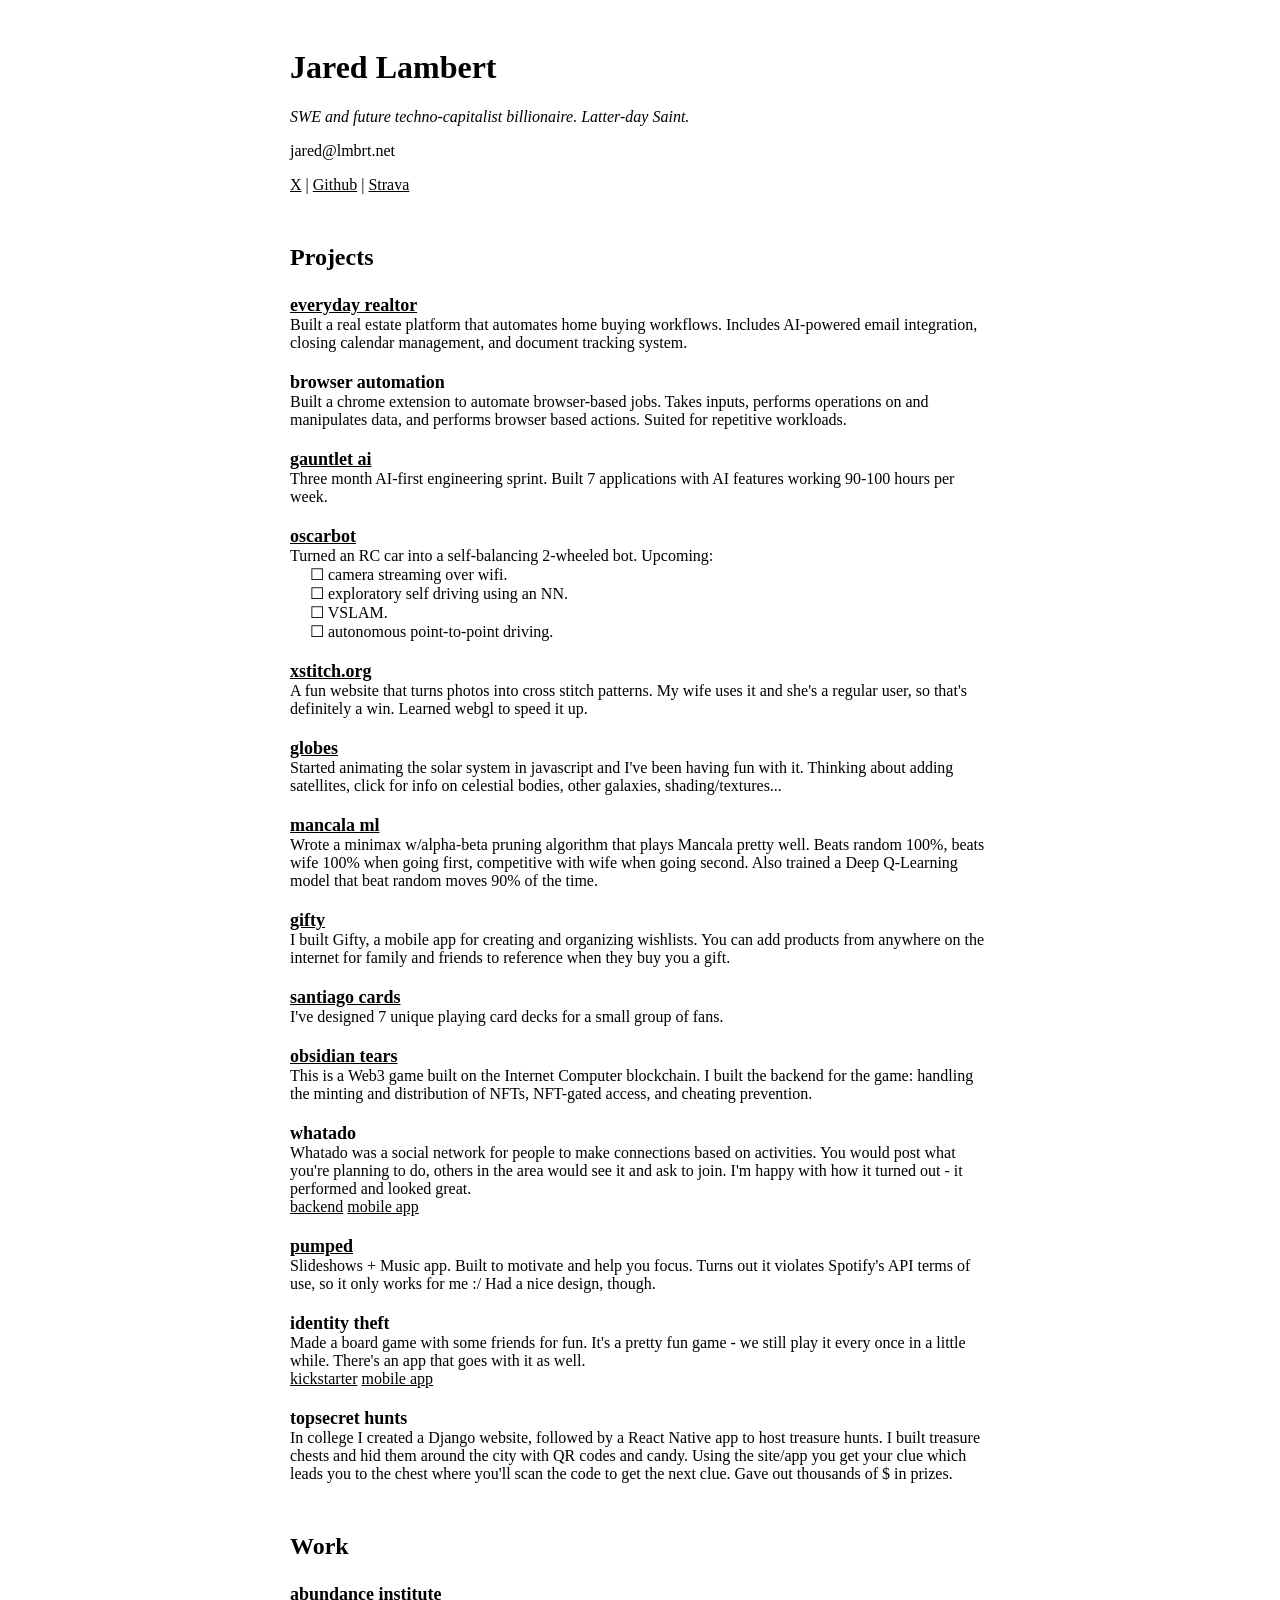
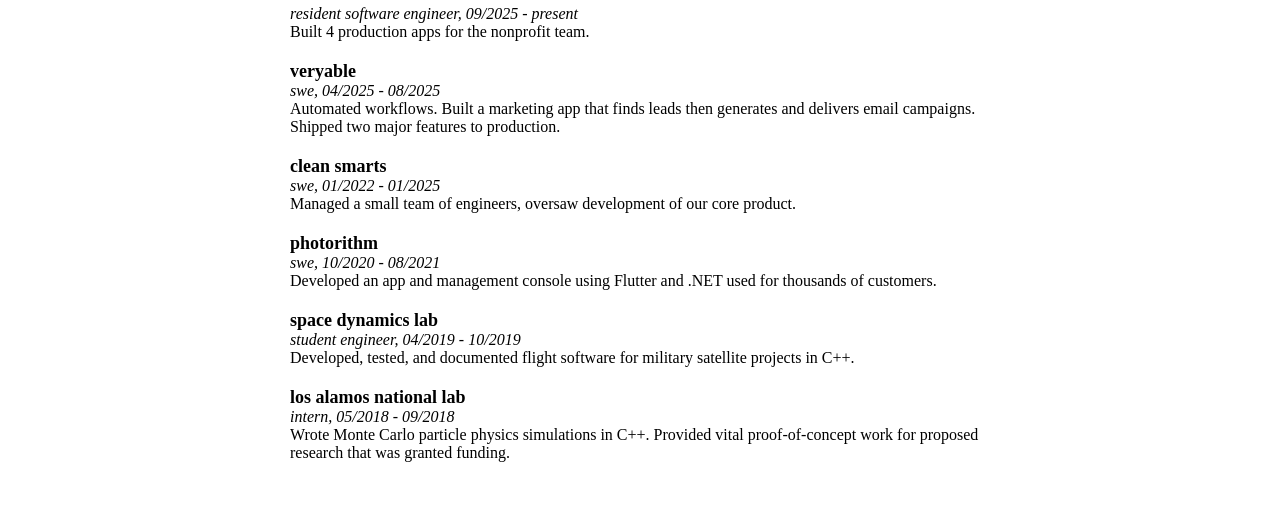
==== index.html @ 710abfbe "update" ====
<!DOCTYPE html>
<html>
    <head>
        <meta name="format-detection" content="telephone=no"/>
        <title>Jared Lambert</title>
        <link rel="stylesheet" href="style.css">
    </head>
    <body>
        <canvas id="comets"></canvas>
        <script src="comets.js"></script>

        <div class="container">
            <h1>Jared Lambert</h1>
            <i>
                <p>SWE and future techno-capitalist billionaire. Latter-day Saint.</p>
            </i>

            <p>jared@lmbrt.net</p>
            <p>
                <a href="https://x.com/jared__lambert">X</a> | <a href="https://github.com/i-jared">Github</a> | <a href="https://www.strava.com/athletes/31939039">Strava</a>
            </p>

            <!-- PROJECTS -->
            <!-- PROJECTS -->
            <!-- PROJECTS -->
            <!-- PROJECTS -->
            <div class="section">
                <h3>Projects</h3>
                <div class="project">
                    <div class="project-title">
                        <a href="https://everydayrealtor.com">everyday realtor</a>
                    </div>
                    <div class="project-description">
                    Built a real estate platform that automates home buying workflows. Includes AI-powered email integration, closing calendar management, and document tracking system.
                    </div>
                </div>
                <div class="project">
                    <div class="project-title">
                        browser automation
                    </div>
                    <div class="project-description">
                    Built a chrome extension to automate browser-based jobs. Takes inputs, performs operations on and manipulates data, and performs browser based actions. Suited for repetitive workloads.
                    </div>
                </div>
                <div class="project">
                    <div class="project-title">
                        <a href="https://gauntletai.com">gauntlet ai</a>
                    </div>
                    <div class="project-description">
                    Three month AI-first engineering sprint. Built 7 applications with AI features working 90-100 hours per week.
                    </div>
                </div>
                <div class="project">
                    <div class="project-title">
                        <a href="https://x.com/jared__lambert/status/1800401141710336282">oscarbot</a>
                    </div>
                    <div class="project-description">
                    Turned an RC car into a self-balancing 2-wheeled bot. Upcoming:
                    <div class="indent">
                    &#9744; camera streaming over wifi.<br>
                    &#9744; exploratory self driving using an NN.<br>
                    &#9744; VSLAM.<br>
                    &#9744; autonomous point-to-point driving.
                    </div>
                    </div>
                </div>
                <div class="project">
                    <div class="project-title">
                        <a href="https://xstitch.org">xstitch.org</a>
                    </div>
                    <div class="project-description">
                   A fun website that turns photos into cross stitch patterns. My wife uses it and she's a regular user, so that's definitely a win. Learned webgl to speed it up.
                </div>
                </div>
                <div class="project">
                    <div class="project-title">
                        <a href="https://lmbrt.net">globes</a>
                    </div>
                    <div class="project-description">
                    Started animating the solar system in javascript and I've been having fun with it.
                    Thinking about adding satellites, click for info on celestial bodies, other galaxies, shading/textures...
                </div>
                </div>
                <div class="project">
                    <div class="project-title">
                        <a href="https://github.com/i-jared/mancala-ml">mancala ml</a>
                    </div>
                    <div class="project-description">
                    Wrote a minimax w/alpha-beta pruning algorithm that plays Mancala pretty well. Beats random 100%, beats wife 100% when going first, competitive with wife when going second. Also trained a Deep Q-Learning model that beat random moves 90% of the time.
                </div>
                </div>
                <div class="project">
                    <div class="project-title">
                        <a href="https://giftytheapp.com/">gifty</a>
                    </div>
                    <div class="project-description">
                    I built Gifty, a mobile app for creating and organizing wishlists. You can add products from anywhere on the internet for family and friends to reference when they buy you a gift.
                </div>
                </div>
                <div class="project">
                    <div class="project-title">
                        <a href="https://santiagocards.com">santiago cards</a>
                    </div>
                    <div class="project-description">
                    I've designed 7 unique playing card decks for a small group of fans.
                </div>
                </div>
                <div class="project">
                    <div class="project-title">
                        <a href="https://obsidiantears.xyz/">obsidian tears</a>
                    </div>
                    <div class="project-description">
                    This is a Web3 game built on the Internet Computer blockchain. I built the backend for the game: handling the minting and distribution of NFTs, NFT-gated access, and cheating prevention.
                </div>
                </div>
                <div class="project">
                    <div class="project-title">
                whatado
            </div>
                    <div class="project-description">
                    Whatado was a social network for people to make connections based on activities. You would post what you're planning to do, others in the area would see it and ask to join. I'm happy with how it turned out - it performed and looked great.<br>
                        <a href="https://github.com/i-jared/whatado-server">backend</a>
                        <a href="https://github.com/i-jared/whatado-flutter">mobile app</a>

                    </div>
                </div>
                <div class="project">
                    <div class="project-title">
                        <a href="https://pumped-motivation.web.app/">pumped</a>
                    </div>
                    <div class="project-description">
                    Slideshows + Music app. Built to motivate and help you focus. Turns out it violates Spotify's API terms of use, so it only works for me :/  Had a nice design, though.
                </div>
                </div>
                <div class="project">
                    <div class="project-title">
                    identity theft
                </div>
                    <div class="project-description">
                    Made a board game with some friends for fun. It's a pretty fun game - we still play it every once in a little while. There's an app that goes with it as well. <br>
                        <a href="https://www.kickstarter.com/projects/identity-theft/identity-theft?ref=discovery?ref=discovery">kickstarter</a>
                        <a href="https://github.com/i-jared/identity-theft-flutter">mobile app</a>
                    </div>
                </div>
                <div class="project">
                    <div class="project-title">
                    topsecret hunts
                </div>
                    <div class="project-description">
                    In college I created a Django website, followed by a React Native app to host treasure hunts. I built treasure chests and hid them around the city with QR codes and candy. Using the site/app you get your clue which leads you to the chest where you'll scan the code to get the next clue. Gave out thousands of $ in prizes.
                </div>
                </div>
                <!--
            <div class="project">
                <div class="project-title">
                    <a href="https://github.com/i-jared/jareds_budget">jared's budget</a>
                </div>
                <div class="project-description">
                    I wanted a budgeting tool with a few specific features:
                    <div class="indent">
                        1. ability to own my own data in a standard format<br>
                        2. customizable spending analytics<br>
                        3. with a mobile app
                    </div>
                    I ended up creating my own app that saved csv files of spending data into iCloud. I wrote a few custom python scripts to analyze and visualize the data from my laptop.
                </div>
            </div>
            -->
            </div>

            <!-- WORK -->
            <!-- WORK -->
            <!-- WORK -->
            <!-- WORK -->
            <!-- WORK -->
            <div class="section">
                <h3>Work</h3>
                <div class="work">
                    <div class="work-title">
                    abundance institute
                </div>
                    <i>resident software engineer, 09/2025 - present</i>
                    <div class="work-description">
                    Built 4 production apps for the nonprofit team.
                </div>
                </div>
                <div class="work">
                    <div class="work-title">
                    veryable
                </div>
                    <i>swe, 04/2025 - 08/2025</i>
                    <div class="work-description">
		     Automated workflows. Built a marketing app that finds leads then generates and delivers email campaigns. Shipped two major features to production.
                </div>
                </div>
                <div class="work">
                    <div class="work-title">
                    clean smarts
                </div>
                    <i>swe, 01/2022 - 01/2025</i>
                    <div class="work-description">
                    Managed a small team of engineers, oversaw development of our core product.
                </div>
                </div>
                <div class="work">
                    <div class="work-title">
                    photorithm
                </div>
                    <i>swe, 10/2020 - 08/2021</i>
                    <div class="work-description">
                    Developed an app and management console using Flutter and .NET used for thousands of customers.
                </div>
                </div>
                <div class="work">
                    <div class="work-title">
                space dynamics lab
            </div>
                    <i>student engineer, 04/2019 - 10/2019</i>
                    <div class="work-description">
                    Developed, tested, and documented flight software for military satellite projects in C++.
                </div>
                </div>
                <div class="work">
                    <div class="work-title">
                los alamos national lab
            </div>
                    <i>intern, 05/2018 - 09/2018</i>
                    <div class="work-description">
                    Wrote Monte Carlo particle physics simulations in C++. Provided vital proof-of-concept work for proposed research that was granted funding.
                </div>
                </div>

            </div>
        </div>
    </body>
</html>
---- style.css ----
.container {
    padding: 1.25rem;
    max-width: 43.75rem;
    width: 100%;
    margin: 0 auto;
}

a {
    color: #000;
    z-index: 2;
    position: relative;
}
.container {
    font-size: 1rem; /* Base font size */
}

h1 {
    font-size: 2rem; /* 32px at base font size */
}

h3 {
    font-size: 1.5rem; /* 24px at base font size */
}

.section {
    margin-top: 3.125rem; /* 50px / 16px */
}

.project, .work {
    margin-top: 1.25rem; /* 20px / 16px */
    margin-bottom: 1.25rem; /* 20px / 16px */
}

.project-title, .work-title {
    font-size: 1.125rem; /* 18px at base font size */
    font-weight: 600;
}

.indent {
    margin-left: 1.25rem; /* 20px / 16px */
}

@media screen and (max-width: 75rem) { /* 1200px / 16px */
    .container {
        max-width: 100%;
        font-size: 3.125rem; /* 18px / 16px */
    }
    h1 {
        font-size: 3.75rem; /* 28px / 16px */
    }
    h3 {
        font-size: 3.375rem; /* 22px / 16px */
    }
    .project-title, .work-title {
        font-size: 3.25rem; /* 20px / 16px */
    }
    .project, .work {
        margin-top: 3.25rem; /* 20px / 16px */
        margin-bottom: 3.25rem; /* 20px / 16px */
    }
    .section {
        margin-top: 7.5rem; /* 50px / 16px */
    }
}

#comets {
    /* width: 600px; */
    /* height: 600px; */
    position: absolute;
    top: 0;
    left: 0;
    z-index: 1;
    pointer-events: auto;
}
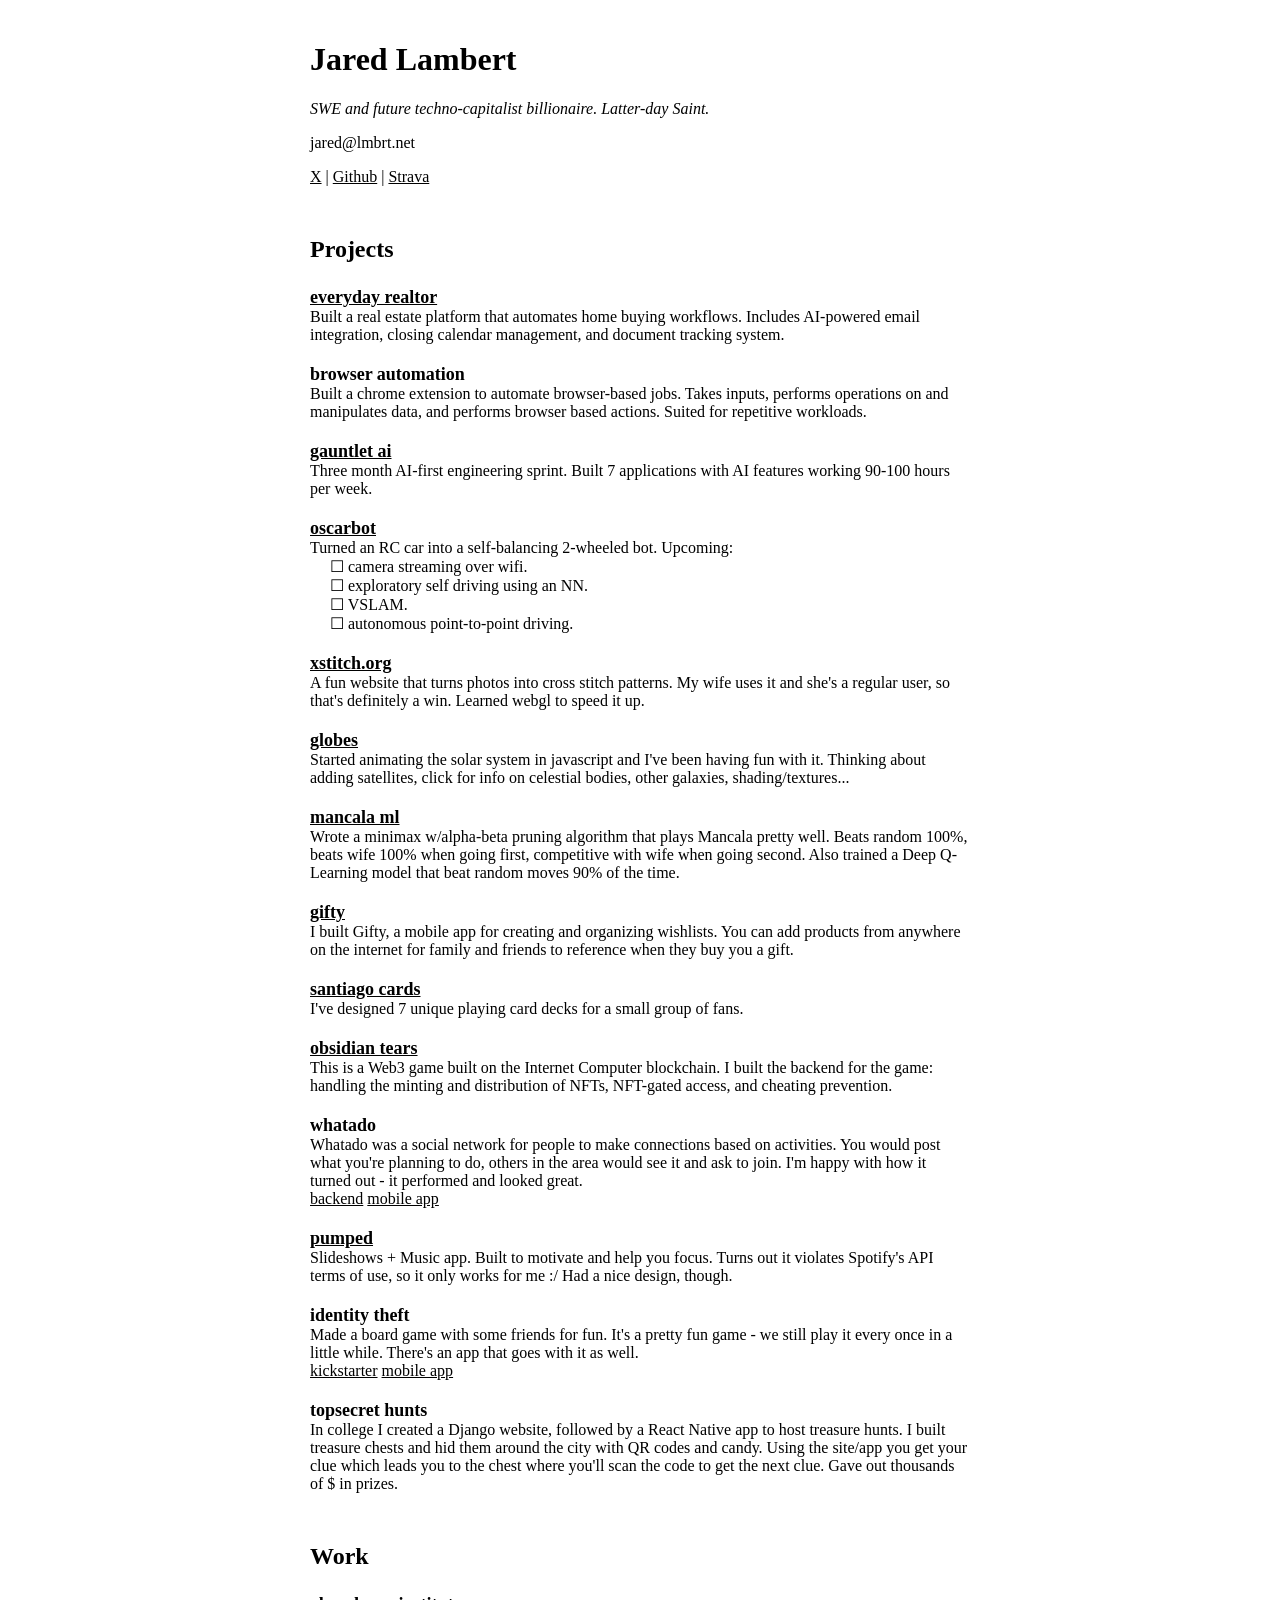
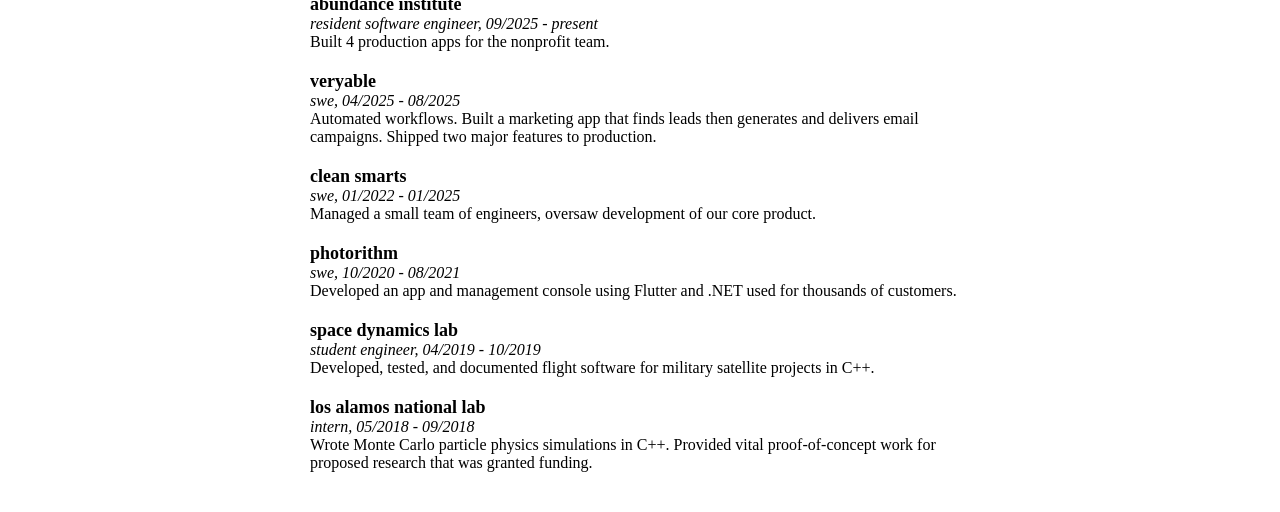
==== commit 88f81f54: "add globes" ====
--- a/index.html
+++ b/index.html
@@ -1,6 +1,8 @@
 <!DOCTYPE html>
 <html>
     <head>
+        <meta charset="UTF-8">
+        <meta name="viewport" content="width=device-width, initial-scale=1.0">
         <meta name="format-detection" content="telephone=no"/>
         <title>Jared Lambert</title>
         <link rel="stylesheet" href="style.css">
@@ -8,6 +10,12 @@
     <body>
         <canvas id="comets"></canvas>
         <script src="comets.js"></script>
+        
+        <div id="globes-container"></div>
+        <script type="module">
+            import globes from 'https://i-jared.github.io/globes-golf/globes.js';
+            globes(document.getElementById('globes-container'));
+        </script>
 
         <div class="container">
             <h1>Jared Lambert</h1>
--- a/style.css
+++ b/style.css
@@ -1,8 +1,29 @@
+/* CSS Reset */
+*, *::before, *::after {
+    box-sizing: border-box;
+}
+
+html {
+    overflow-x: hidden;
+}
+
+body {
+    margin: 0;
+    padding: 0;
+    overflow-x: hidden;
+    width: 100%;
+    min-height: 100vh;
+    word-wrap: break-word;
+    overflow-wrap: break-word;
+}
+
+/* Main container */
 .container {
     padding: 1.25rem;
     max-width: 43.75rem;
     width: 100%;
     margin: 0 auto;
+    font-size: 1rem;
 }
 
 a {
@@ -10,65 +31,92 @@
     z-index: 2;
     position: relative;
 }
-.container {
-    font-size: 1rem; /* Base font size */
-}
 
 h1 {
-    font-size: 2rem; /* 32px at base font size */
+    font-size: 2rem;
 }
 
 h3 {
-    font-size: 1.5rem; /* 24px at base font size */
+    font-size: 1.5rem;
 }
 
 .section {
-    margin-top: 3.125rem; /* 50px / 16px */
+    margin-top: 3.125rem;
 }
 
 .project, .work {
-    margin-top: 1.25rem; /* 20px / 16px */
-    margin-bottom: 1.25rem; /* 20px / 16px */
+    margin-top: 1.25rem;
+    margin-bottom: 1.25rem;
 }
 
 .project-title, .work-title {
-    font-size: 1.125rem; /* 18px at base font size */
+    font-size: 1.125rem;
     font-weight: 600;
 }
 
 .indent {
-    margin-left: 1.25rem; /* 20px / 16px */
+    margin-left: 1.25rem;
 }
 
-@media screen and (max-width: 75rem) { /* 1200px / 16px */
+/* Tablet styles */
+@media screen and (max-width: 48rem) { /* 768px */
     .container {
-        max-width: 100%;
-        font-size: 3.125rem; /* 18px / 16px */
+        padding: 1rem;
+        font-size: 0.9375rem; /* 15px */
     }
     h1 {
-        font-size: 3.75rem; /* 28px / 16px */
+        font-size: 1.75rem;
     }
     h3 {
-        font-size: 3.375rem; /* 22px / 16px */
+        font-size: 1.25rem;
     }
     .project-title, .work-title {
-        font-size: 3.25rem; /* 20px / 16px */
+        font-size: 1rem;
+    }
+}
+
+/* Mobile styles */
+@media screen and (max-width: 30rem) { /* 480px */
+    .container {
+        padding: 0.75rem;
+        font-size: 0.875rem; /* 14px */
+    }
+    h1 {
+        font-size: 1.5rem;
+    }
+    h3 {
+        font-size: 1.125rem;
+    }
+    .project-title, .work-title {
+        font-size: 0.9375rem;
+    }
+    .section {
+        margin-top: 2rem;
     }
     .project, .work {
-        margin-top: 3.25rem; /* 20px / 16px */
-        margin-bottom: 3.25rem; /* 20px / 16px */
+        margin-top: 1rem;
+        margin-bottom: 1rem;
     }
-    .section {
-        margin-top: 7.5rem; /* 50px / 16px */
+    .indent {
+        margin-left: 0.75rem;
     }
 }
 
 #comets {
-    /* width: 600px; */
-    /* height: 600px; */
     position: absolute;
     top: 0;
     left: 0;
     z-index: 1;
     pointer-events: auto;
+    max-width: 100vw;
+}
+
+#globes-container {
+    position: fixed;
+    top: 0.5rem;
+    right: 0.5rem;
+    width: 100px;
+    height: 100px;
+    z-index: 2;
+    pointer-events: none;
 }
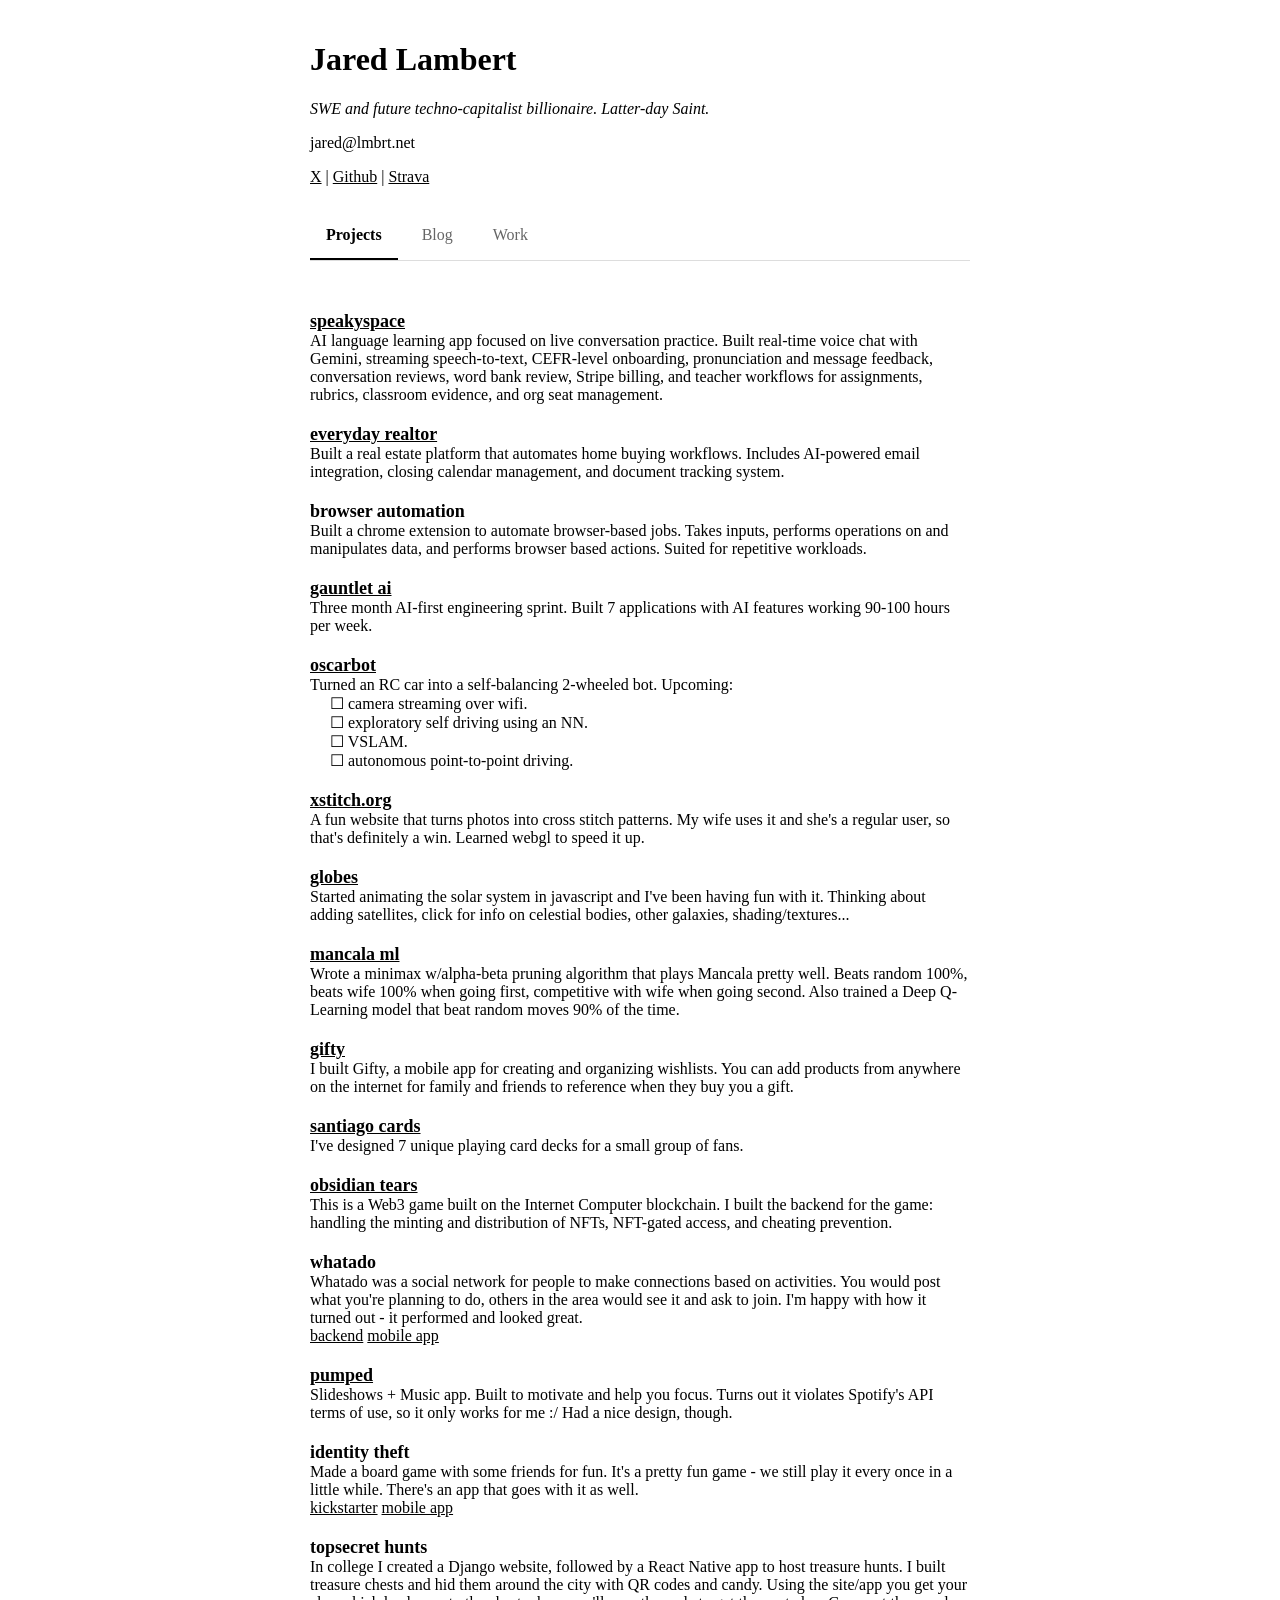
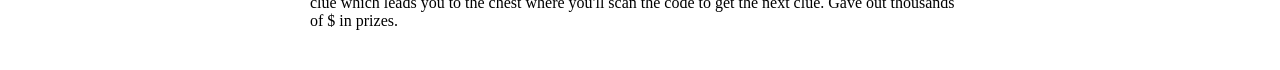
==== commit 2a17fd31: "speaky" ====
--- a/index.html
+++ b/index.html
@@ -28,217 +28,287 @@
                 <a href="https://x.com/jared__lambert">X</a> | <a href="https://github.com/i-jared">Github</a> | <a href="https://www.strava.com/athletes/31939039">Strava</a>
             </p>
 
-            <!-- PROJECTS -->
-            <!-- PROJECTS -->
-            <!-- PROJECTS -->
-            <!-- PROJECTS -->
-            <div class="section">
-                <h3>Projects</h3>
-                <div class="project">
-                    <div class="project-title">
-                        <a href="https://everydayrealtor.com">everyday realtor</a>
-                    </div>
-                    <div class="project-description">
-                    Built a real estate platform that automates home buying workflows. Includes AI-powered email integration, closing calendar management, and document tracking system.
-                    </div>
-                </div>
-                <div class="project">
-                    <div class="project-title">
-                        browser automation
-                    </div>
-                    <div class="project-description">
-                    Built a chrome extension to automate browser-based jobs. Takes inputs, performs operations on and manipulates data, and performs browser based actions. Suited for repetitive workloads.
-                    </div>
-                </div>
-                <div class="project">
-                    <div class="project-title">
-                        <a href="https://gauntletai.com">gauntlet ai</a>
-                    </div>
-                    <div class="project-description">
-                    Three month AI-first engineering sprint. Built 7 applications with AI features working 90-100 hours per week.
-                    </div>
-                </div>
-                <div class="project">
-                    <div class="project-title">
-                        <a href="https://x.com/jared__lambert/status/1800401141710336282">oscarbot</a>
-                    </div>
-                    <div class="project-description">
-                    Turned an RC car into a self-balancing 2-wheeled bot. Upcoming:
-                    <div class="indent">
-                    &#9744; camera streaming over wifi.<br>
-                    &#9744; exploratory self driving using an NN.<br>
-                    &#9744; VSLAM.<br>
-                    &#9744; autonomous point-to-point driving.
-                    </div>
-                    </div>
-                </div>
-                <div class="project">
-                    <div class="project-title">
-                        <a href="https://xstitch.org">xstitch.org</a>
-                    </div>
-                    <div class="project-description">
-                   A fun website that turns photos into cross stitch patterns. My wife uses it and she's a regular user, so that's definitely a win. Learned webgl to speed it up.
-                </div>
-                </div>
-                <div class="project">
-                    <div class="project-title">
-                        <a href="https://lmbrt.net">globes</a>
-                    </div>
-                    <div class="project-description">
-                    Started animating the solar system in javascript and I've been having fun with it.
-                    Thinking about adding satellites, click for info on celestial bodies, other galaxies, shading/textures...
-                </div>
-                </div>
-                <div class="project">
-                    <div class="project-title">
-                        <a href="https://github.com/i-jared/mancala-ml">mancala ml</a>
-                    </div>
-                    <div class="project-description">
-                    Wrote a minimax w/alpha-beta pruning algorithm that plays Mancala pretty well. Beats random 100%, beats wife 100% when going first, competitive with wife when going second. Also trained a Deep Q-Learning model that beat random moves 90% of the time.
-                </div>
-                </div>
-                <div class="project">
-                    <div class="project-title">
-                        <a href="https://giftytheapp.com/">gifty</a>
-                    </div>
-                    <div class="project-description">
-                    I built Gifty, a mobile app for creating and organizing wishlists. You can add products from anywhere on the internet for family and friends to reference when they buy you a gift.
-                </div>
-                </div>
-                <div class="project">
-                    <div class="project-title">
-                        <a href="https://santiagocards.com">santiago cards</a>
-                    </div>
-                    <div class="project-description">
-                    I've designed 7 unique playing card decks for a small group of fans.
-                </div>
-                </div>
-                <div class="project">
-                    <div class="project-title">
-                        <a href="https://obsidiantears.xyz/">obsidian tears</a>
-                    </div>
-                    <div class="project-description">
-                    This is a Web3 game built on the Internet Computer blockchain. I built the backend for the game: handling the minting and distribution of NFTs, NFT-gated access, and cheating prevention.
-                </div>
-                </div>
-                <div class="project">
-                    <div class="project-title">
-                whatado
-            </div>
-                    <div class="project-description">
-                    Whatado was a social network for people to make connections based on activities. You would post what you're planning to do, others in the area would see it and ask to join. I'm happy with how it turned out - it performed and looked great.<br>
-                        <a href="https://github.com/i-jared/whatado-server">backend</a>
-                        <a href="https://github.com/i-jared/whatado-flutter">mobile app</a>
-
-                    </div>
-                </div>
-                <div class="project">
-                    <div class="project-title">
-                        <a href="https://pumped-motivation.web.app/">pumped</a>
-                    </div>
-                    <div class="project-description">
-                    Slideshows + Music app. Built to motivate and help you focus. Turns out it violates Spotify's API terms of use, so it only works for me :/  Had a nice design, though.
-                </div>
-                </div>
-                <div class="project">
-                    <div class="project-title">
-                    identity theft
-                </div>
-                    <div class="project-description">
-                    Made a board game with some friends for fun. It's a pretty fun game - we still play it every once in a little while. There's an app that goes with it as well. <br>
-                        <a href="https://www.kickstarter.com/projects/identity-theft/identity-theft?ref=discovery?ref=discovery">kickstarter</a>
-                        <a href="https://github.com/i-jared/identity-theft-flutter">mobile app</a>
-                    </div>
-                </div>
-                <div class="project">
-                    <div class="project-title">
-                    topsecret hunts
-                </div>
-                    <div class="project-description">
-                    In college I created a Django website, followed by a React Native app to host treasure hunts. I built treasure chests and hid them around the city with QR codes and candy. Using the site/app you get your clue which leads you to the chest where you'll scan the code to get the next clue. Gave out thousands of $ in prizes.
-                </div>
-                </div>
-                <!--
-            <div class="project">
-                <div class="project-title">
-                    <a href="https://github.com/i-jared/jareds_budget">jared's budget</a>
-                </div>
-                <div class="project-description">
-                    I wanted a budgeting tool with a few specific features:
-                    <div class="indent">
-                        1. ability to own my own data in a standard format<br>
-                        2. customizable spending analytics<br>
-                        3. with a mobile app
-                    </div>
-                    I ended up creating my own app that saved csv files of spending data into iCloud. I wrote a few custom python scripts to analyze and visualize the data from my laptop.
-                </div>
-            </div>
-            -->
-            </div>
-
-            <!-- WORK -->
-            <!-- WORK -->
-            <!-- WORK -->
-            <!-- WORK -->
-            <!-- WORK -->
-            <div class="section">
-                <h3>Work</h3>
-                <div class="work">
-                    <div class="work-title">
+            <!-- TABS -->
+            <div class="tabs">
+                <button class="tab-button active" onclick="showTab('projects')">Projects</button>
+                <button class="tab-button" onclick="showTab('blog')">Blog</button>
+                <button class="tab-button" onclick="showTab('work')">Work</button>
+            </div>
+
+            <!-- PROJECTS TAB -->
+            <div id="projects" class="tab-content active">
+                <div class="section">
+                    <div class="project">
+                        <div class="project-title">
+                            <a href="https://speaky.space">speakyspace</a>
+                        </div>
+                        <div class="project-description">
+                        AI language learning app focused on live conversation practice. Built real-time voice chat with Gemini, streaming speech-to-text, CEFR-level onboarding, pronunciation and message feedback, conversation reviews, word bank review, Stripe billing, and teacher workflows for assignments, rubrics, classroom evidence, and org seat management.
+                        </div>
+                    </div>
+                    <div class="project">
+                        <div class="project-title">
+                            <a href="https://everydayrealtor.com">everyday realtor</a>
+                        </div>
+                        <div class="project-description">
+                        Built a real estate platform that automates home buying workflows. Includes AI-powered email integration, closing calendar management, and document tracking system.
+                        </div>
+                    </div>
+                    <div class="project">
+                        <div class="project-title">
+                            browser automation
+                        </div>
+                        <div class="project-description">
+                        Built a chrome extension to automate browser-based jobs. Takes inputs, performs operations on and manipulates data, and performs browser based actions. Suited for repetitive workloads.
+                        </div>
+                    </div>
+                    <div class="project">
+                        <div class="project-title">
+                            <a href="https://gauntletai.com">gauntlet ai</a>
+                        </div>
+                        <div class="project-description">
+                        Three month AI-first engineering sprint. Built 7 applications with AI features working 90-100 hours per week.
+                        </div>
+                    </div>
+                    <div class="project">
+                        <div class="project-title">
+                            <a href="https://x.com/jared__lambert/status/1800401141710336282">oscarbot</a>
+                        </div>
+                        <div class="project-description">
+                        Turned an RC car into a self-balancing 2-wheeled bot. Upcoming:
+                        <div class="indent">
+                        &#9744; camera streaming over wifi.<br>
+                        &#9744; exploratory self driving using an NN.<br>
+                        &#9744; VSLAM.<br>
+                        &#9744; autonomous point-to-point driving.
+                        </div>
+                        </div>
+                    </div>
+                    <div class="project">
+                        <div class="project-title">
+                            <a href="https://xstitch.org">xstitch.org</a>
+                        </div>
+                        <div class="project-description">
+                       A fun website that turns photos into cross stitch patterns. My wife uses it and she's a regular user, so that's definitely a win. Learned webgl to speed it up.
+                    </div>
+                    </div>
+                    <div class="project">
+                        <div class="project-title">
+                            <a href="https://lmbrt.net">globes</a>
+                        </div>
+                        <div class="project-description">
+                        Started animating the solar system in javascript and I've been having fun with it.
+                        Thinking about adding satellites, click for info on celestial bodies, other galaxies, shading/textures...
+                    </div>
+                    </div>
+                    <div class="project">
+                        <div class="project-title">
+                            <a href="https://github.com/i-jared/mancala-ml">mancala ml</a>
+                        </div>
+                        <div class="project-description">
+                        Wrote a minimax w/alpha-beta pruning algorithm that plays Mancala pretty well. Beats random 100%, beats wife 100% when going first, competitive with wife when going second. Also trained a Deep Q-Learning model that beat random moves 90% of the time.
+                    </div>
+                    </div>
+                    <div class="project">
+                        <div class="project-title">
+                            <a href="https://trygifty.com">gifty</a>
+                        </div>
+                        <div class="project-description">
+                        I built Gifty, a mobile app for creating and organizing wishlists. You can add products from anywhere on the internet for family and friends to reference when they buy you a gift.
+                    </div>
+                    </div>
+                    <div class="project">
+                        <div class="project-title">
+                            <a href="https://www.kickstarter.com/projects/santiago-cards/cartes-moreau-playing-cards">santiago cards</a>
+                        </div>
+                        <div class="project-description">
+                        I've designed 7 unique playing card decks for a small group of fans.
+                    </div>
+                    </div>
+                    <div class="project">
+                        <div class="project-title">
+                            <a href="https://x.com/obsidian__tears">obsidian tears</a>
+                        </div>
+                        <div class="project-description">
+                        This is a Web3 game built on the Internet Computer blockchain. I built the backend for the game: handling the minting and distribution of NFTs, NFT-gated access, and cheating prevention.
+                    </div>
+                    </div>
+                    <div class="project">
+                        <div class="project-title">
+                    whatado
+                </div>
+                        <div class="project-description">
+                        Whatado was a social network for people to make connections based on activities. You would post what you're planning to do, others in the area would see it and ask to join. I'm happy with how it turned out - it performed and looked great.<br>
+                            <a href="https://github.com/i-jared/whatado-server">backend</a>
+                            <a href="https://github.com/i-jared/whatado-flutter">mobile app</a>
+
+                        </div>
+                    </div>
+                    <div class="project">
+                        <div class="project-title">
+                            <a href="https://pumped-motivation.web.app/">pumped</a>
+                        </div>
+                        <div class="project-description">
+                        Slideshows + Music app. Built to motivate and help you focus. Turns out it violates Spotify's API terms of use, so it only works for me :/  Had a nice design, though.
+                    </div>
+                    </div>
+                    <div class="project">
+                        <div class="project-title">
+                        identity theft
+                    </div>
+                        <div class="project-description">
+                        Made a board game with some friends for fun. It's a pretty fun game - we still play it every once in a little while. There's an app that goes with it as well. <br>
+                            <a href="https://www.kickstarter.com/projects/identity-theft/identity-theft">kickstarter</a>
+                            <a href="https://github.com/i-jared/identity-theft-flutter">mobile app</a>
+                        </div>
+                    </div>
+                    <div class="project">
+                        <div class="project-title">
+                        topsecret hunts
+                    </div>
+                        <div class="project-description">
+                        In college I created a Django website, followed by a React Native app to host treasure hunts. I built treasure chests and hid them around the city with QR codes and candy. Using the site/app you get your clue which leads you to the chest where you'll scan the code to get the next clue. Gave out thousands of $ in prizes.
+                    </div>
+                    </div>
+                </div>
+            </div>
+
+            <!-- BLOG TAB -->
+            <div id="blog" class="tab-content">
+                <div class="section">
+                    <div id="blog-list">
+                        <!-- Blog posts will be loaded here -->
+                    </div>
+                </div>
+            </div>
+
+            <!-- WORK TAB -->
+            <div id="work" class="tab-content">
+                <div class="section">
+                    <div class="work">
+                        <div class="work-title">
                     abundance institute
                 </div>
-                    <i>resident software engineer, 09/2025 - present</i>
-                    <div class="work-description">
-                    Built 4 production apps for the nonprofit team.
-                </div>
-                </div>
-                <div class="work">
-                    <div class="work-title">
+                        <i>resident software engineer, 09/2025 - present</i>
+                        <div class="work-description">
+                        Built 4 production apps for the nonprofit team.
+                    </div>
+                    </div>
+                    <div class="work">
+                        <div class="work-title">
                     veryable
                 </div>
-                    <i>swe, 04/2025 - 08/2025</i>
-                    <div class="work-description">
+                        <i>swe, 04/2025 - 08/2025</i>
+                        <div class="work-description">
 		     Automated workflows. Built a marketing app that finds leads then generates and delivers email campaigns. Shipped two major features to production.
-                </div>
-                </div>
-                <div class="work">
-                    <div class="work-title">
+                    </div>
+                    </div>
+                    <div class="work">
+                        <div class="work-title">
                     clean smarts
                 </div>
-                    <i>swe, 01/2022 - 01/2025</i>
-                    <div class="work-description">
-                    Managed a small team of engineers, oversaw development of our core product.
-                </div>
-                </div>
-                <div class="work">
-                    <div class="work-title">
+                        <i>swe, 01/2022 - 01/2025</i>
+                        <div class="work-description">
+                        Managed a small team of engineers, oversaw development of our core product.
+                    </div>
+                    </div>
+                    <div class="work">
+                        <div class="work-title">
                     photorithm
                 </div>
-                    <i>swe, 10/2020 - 08/2021</i>
-                    <div class="work-description">
-                    Developed an app and management console using Flutter and .NET used for thousands of customers.
-                </div>
-                </div>
-                <div class="work">
-                    <div class="work-title">
+                        <i>swe, 10/2020 - 08/2021</i>
+                        <div class="work-description">
+                        Developed an app and management console using Flutter and .NET used for thousands of customers.
+                    </div>
+                    </div>
+                    <div class="work">
+                        <div class="work-title">
                 space dynamics lab
             </div>
-                    <i>student engineer, 04/2019 - 10/2019</i>
-                    <div class="work-description">
-                    Developed, tested, and documented flight software for military satellite projects in C++.
-                </div>
-                </div>
-                <div class="work">
-                    <div class="work-title">
+                        <i>student engineer, 04/2019 - 10/2019</i>
+                        <div class="work-description">
+                        Developed, tested, and documented flight software for military satellite projects in C++.
+                    </div>
+                    </div>
+                    <div class="work">
+                        <div class="work-title">
                 los alamos national lab
             </div>
-                    <i>intern, 05/2018 - 09/2018</i>
-                    <div class="work-description">
-                    Wrote Monte Carlo particle physics simulations in C++. Provided vital proof-of-concept work for proposed research that was granted funding.
-                </div>
-                </div>
-
+                        <i>intern, 05/2018 - 09/2018</i>
+                        <div class="work-description">
+                        Wrote Monte Carlo particle physics simulations in C++. Provided vital proof-of-concept work for proposed research that was granted funding.
+                    </div>
+                    </div>
+                </div>
             </div>
         </div>
+
+        <script>
+            // Tab switching functionality
+            function showTab(tabName) {
+                // Hide all tab contents
+                const contents = document.querySelectorAll('.tab-content');
+                contents.forEach(content => {
+                    content.classList.remove('active');
+                });
+
+                // Remove active class from all buttons
+                const buttons = document.querySelectorAll('.tab-button');
+                buttons.forEach(button => {
+                    button.classList.remove('active');
+                });
+
+                // Show selected tab content
+                document.getElementById(tabName).classList.add('active');
+
+                // Add active class to clicked button
+                event.target.classList.add('active');
+
+                // Load blog posts if blog tab is selected
+                if (tabName === 'blog') {
+                    loadBlogPosts();
+                }
+            }
+
+            // Blog posts configuration - add your blog posts here
+            const blogPosts = [
+                {
+                    title: "My First Blog Post",
+                    date: "2025-01-15",
+                    description: "An introduction to my blog and what I plan to write about.",
+                    file: "first-post.html"
+                }
+            ];
+
+            // Load and display blog posts
+            function loadBlogPosts() {
+                const blogList = document.getElementById('blog-list');
+                
+                if (blogPosts.length === 0) {
+                    blogList.innerHTML = '<p class="blog-empty">No blog posts yet. Check back soon!</p>';
+                    return;
+                }
+
+                blogList.innerHTML = blogPosts.map(post => `
+                    <div class="blog-post-preview">
+                        <div class="blog-post-title">
+                            <a href="blogs/${post.file}">${post.title}</a>
+                        </div>
+                        <div class="blog-post-date">${formatDate(post.date)}</div>
+                        <div class="blog-post-description">${post.description}</div>
+                    </div>
+                `).join('');
+            }
+
+            // Format date for display
+            function formatDate(dateString) {
+                const date = new Date(dateString);
+                return date.toLocaleDateString('en-US', { 
+                    year: 'numeric', 
+                    month: 'long', 
+                    day: 'numeric' 
+                });
+            }
+        </script>
     </body>
 </html>
--- a/style.css
+++ b/style.css
@@ -58,6 +58,88 @@
     margin-left: 1.25rem;
 }
 
+/* Tabs */
+.tabs {
+    display: flex;
+    gap: 0.5rem;
+    margin-top: 2rem;
+    margin-bottom: 1rem;
+    border-bottom: 1px solid #ddd;
+    padding-bottom: 0.5rem;
+}
+
+.tab-button {
+    background: none;
+    border: none;
+    padding: 0.5rem 1rem;
+    font-size: 1rem;
+    cursor: pointer;
+    color: #666;
+    position: relative;
+    z-index: 2;
+    font-family: inherit;
+}
+
+.tab-button:hover {
+    color: #000;
+}
+
+.tab-button.active {
+    color: #000;
+    font-weight: 600;
+}
+
+.tab-button.active::after {
+    content: '';
+    position: absolute;
+    bottom: -0.5rem;
+    left: 0;
+    right: 0;
+    height: 2px;
+    background-color: #000;
+}
+
+/* Tab Content */
+.tab-content {
+    display: none;
+}
+
+.tab-content.active {
+    display: block;
+}
+
+/* Blog Posts */
+.blog-post-preview {
+    margin-top: 1.25rem;
+    margin-bottom: 1.25rem;
+    padding-bottom: 1.25rem;
+    border-bottom: 1px solid #eee;
+}
+
+.blog-post-preview:last-child {
+    border-bottom: none;
+}
+
+.blog-post-title {
+    font-size: 1.125rem;
+    font-weight: 600;
+}
+
+.blog-post-date {
+    font-size: 0.875rem;
+    color: #666;
+    margin-top: 0.25rem;
+}
+
+.blog-post-description {
+    margin-top: 0.5rem;
+}
+
+.blog-empty {
+    color: #666;
+    font-style: italic;
+}
+
 /* Tablet styles */
 @media screen and (max-width: 48rem) { /* 768px */
     .container {
@@ -70,8 +152,15 @@
     h3 {
         font-size: 1.25rem;
     }
-    .project-title, .work-title {
+    .project-title, .work-title, .blog-post-title {
         font-size: 1rem;
+    }
+    .tabs {
+        margin-top: 1.5rem;
+    }
+    .tab-button {
+        padding: 0.4rem 0.75rem;
+        font-size: 0.9375rem;
     }
 }
 
@@ -87,18 +176,29 @@
     h3 {
         font-size: 1.125rem;
     }
-    .project-title, .work-title {
+    .project-title, .work-title, .blog-post-title {
         font-size: 0.9375rem;
     }
     .section {
         margin-top: 2rem;
     }
-    .project, .work {
+    .project, .work, .blog-post-preview {
         margin-top: 1rem;
         margin-bottom: 1rem;
     }
     .indent {
         margin-left: 0.75rem;
+    }
+    .tabs {
+        margin-top: 1.25rem;
+        gap: 0.25rem;
+    }
+    .tab-button {
+        padding: 0.35rem 0.6rem;
+        font-size: 0.875rem;
+    }
+    .blog-post-date {
+        font-size: 0.8rem;
     }
 }
 
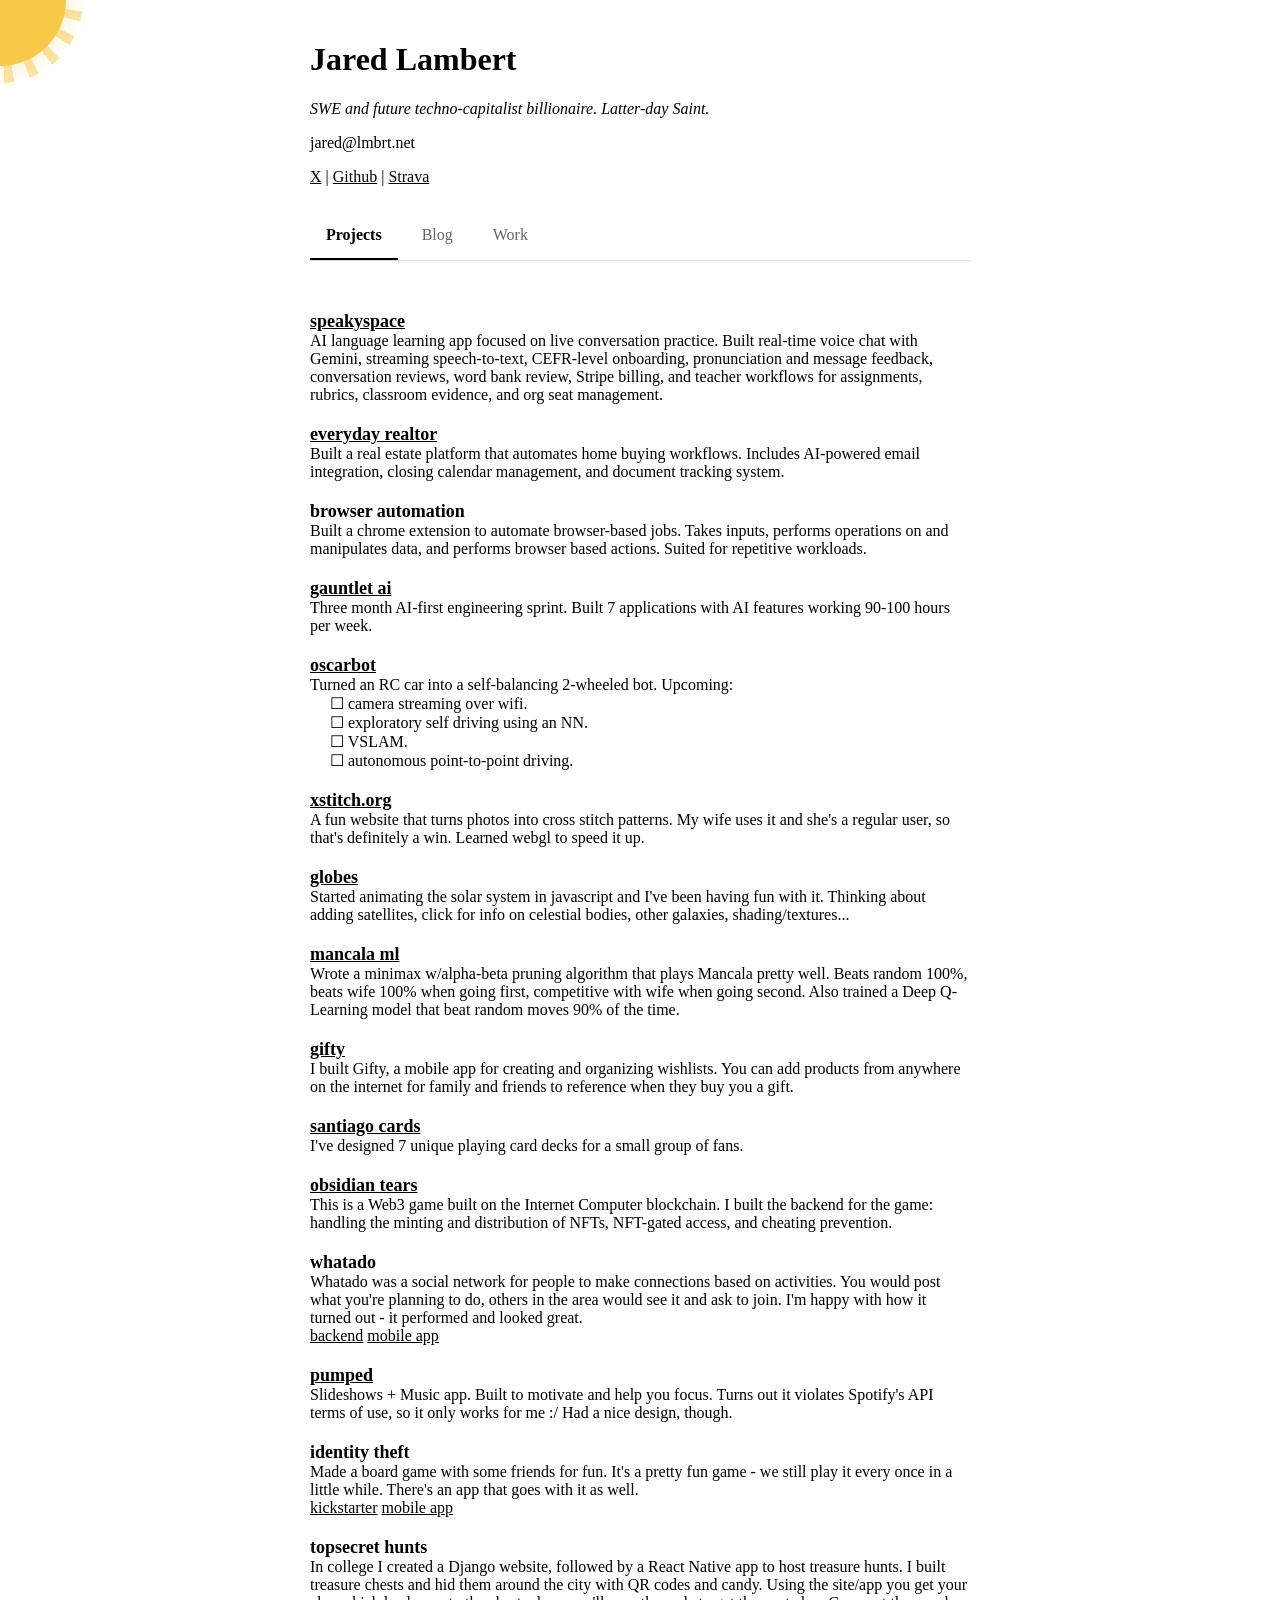
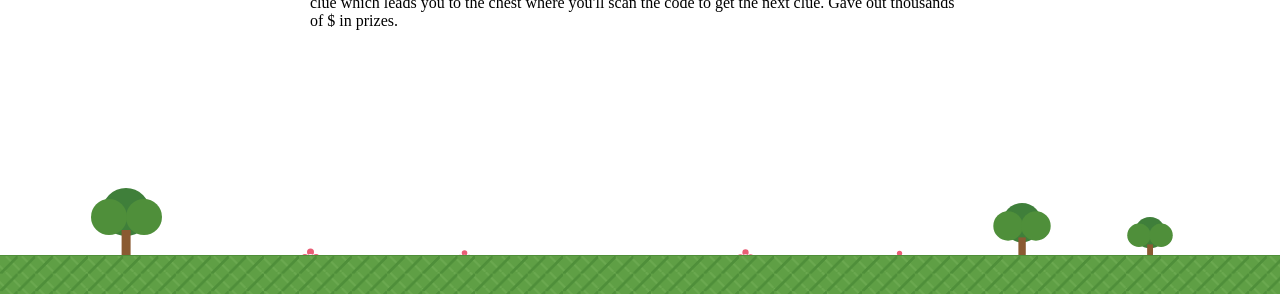
==== commit 15d5f2f9: "style" ====
--- a/index.html
+++ b/index.html
@@ -8,8 +8,10 @@
         <link rel="stylesheet" href="style.css">
     </head>
     <body>
+        <div class="corner-sun" aria-hidden="true"></div>
         <canvas id="comets"></canvas>
         <script src="comets.js"></script>
+        <script src="site.js"></script>
         
         <div id="globes-container"></div>
         <script type="module">
@@ -30,13 +32,13 @@
 
             <!-- TABS -->
             <div class="tabs">
-                <button class="tab-button active" onclick="showTab('projects')">Projects</button>
-                <button class="tab-button" onclick="showTab('blog')">Blog</button>
-                <button class="tab-button" onclick="showTab('work')">Work</button>
+                <button class="tab-button active" data-tab="projects" onclick="showTab('projects')">Projects</button>
+                <button class="tab-button" data-tab="blog" onclick="showTab('blog')">Blog</button>
+                <button class="tab-button" data-tab="work" onclick="showTab('work')">Work</button>
             </div>
 
             <!-- PROJECTS TAB -->
-            <div id="projects" class="tab-content active">
+            <div id="projects-tab" class="tab-content active">
                 <div class="section">
                     <div class="project">
                         <div class="project-title">
@@ -174,7 +176,7 @@
             </div>
 
             <!-- BLOG TAB -->
-            <div id="blog" class="tab-content">
+            <div id="blog-tab" class="tab-content">
                 <div class="section">
                     <div id="blog-list">
                         <!-- Blog posts will be loaded here -->
@@ -183,7 +185,7 @@
             </div>
 
             <!-- WORK TAB -->
-            <div id="work" class="tab-content">
+            <div id="work-tab" class="tab-content">
                 <div class="section">
                     <div class="work">
                         <div class="work-title">
@@ -243,9 +245,30 @@
             </div>
         </div>
 
+        <footer class="garden-footer" aria-hidden="true">
+            <div class="garden-tree tree-one">
+                <span class="tree-top"></span>
+                <span class="tree-trunk"></span>
+            </div>
+            <div class="garden-tree tree-two">
+                <span class="tree-top"></span>
+                <span class="tree-trunk"></span>
+            </div>
+            <div class="garden-tree tree-three">
+                <span class="tree-top"></span>
+                <span class="tree-trunk"></span>
+            </div>
+            <div class="garden-flower flower-one"></div>
+            <div class="garden-flower flower-two"></div>
+            <div class="garden-flower flower-three"></div>
+            <div class="garden-flower flower-four"></div>
+            <div class="grass"></div>
+        </footer>
+
+        <script src="blogs/blog-data.js"></script>
         <script>
             // Tab switching functionality
-            function showTab(tabName) {
+            function showTab(tabName, updateHash = true) {
                 // Hide all tab contents
                 const contents = document.querySelectorAll('.tab-content');
                 contents.forEach(content => {
@@ -259,56 +282,123 @@
                 });
 
                 // Show selected tab content
-                document.getElementById(tabName).classList.add('active');
-
-                // Add active class to clicked button
-                event.target.classList.add('active');
+                document.getElementById(`${tabName}-tab`).classList.add('active');
+
+                const activeButton = document.querySelector(`.tab-button[data-tab="${tabName}"]`);
+                if (activeButton) {
+                    activeButton.classList.add('active');
+                }
 
                 // Load blog posts if blog tab is selected
                 if (tabName === 'blog') {
                     loadBlogPosts();
                 }
-            }
-
-            // Blog posts configuration - add your blog posts here
-            const blogPosts = [
-                {
-                    title: "My First Blog Post",
-                    date: "2025-01-15",
-                    description: "An introduction to my blog and what I plan to write about.",
-                    file: "first-post.html"
-                }
-            ];
+
+                if (updateHash) {
+                    const nextHash = tabName === 'projects' ? '' : `#${tabName}`;
+                    if (window.location.hash !== nextHash) {
+                        updateUrlHash(nextHash);
+                    }
+                }
+            }
+
+            function updateUrlHash(hash) {
+                const nextUrl = `${window.location.pathname}${window.location.search}${hash}`;
+                history.pushState(null, '', nextUrl);
+            }
 
             // Load and display blog posts
-            function loadBlogPosts() {
+            function loadBlogPosts(page = getBlogPageFromHash()) {
                 const blogList = document.getElementById('blog-list');
+                const posts = window.blogPosts || [];
+                const postsPerPage = 10;
                 
-                if (blogPosts.length === 0) {
+                if (posts.length === 0) {
                     blogList.innerHTML = '<p class="blog-empty">No blog posts yet. Check back soon!</p>';
                     return;
                 }
 
-                blogList.innerHTML = blogPosts.map(post => `
+                const pageCount = Math.ceil(posts.length / postsPerPage);
+                const currentPage = Math.min(Math.max(page, 1), pageCount);
+                const startIndex = (currentPage - 1) * postsPerPage;
+                const visiblePosts = posts.slice(startIndex, startIndex + postsPerPage);
+
+                blogList.innerHTML = visiblePosts.map(post => `
                     <div class="blog-post-preview">
                         <div class="blog-post-title">
+                            ${post.pinned ? '<span class="pin-icon" title="Pinned" aria-label="Pinned post"></span>' : ''}
                             <a href="blogs/${post.file}">${post.title}</a>
                         </div>
                         <div class="blog-post-date">${formatDate(post.date)}</div>
                         <div class="blog-post-description">${post.description}</div>
                     </div>
+                `).join('') + renderPagination(currentPage, pageCount);
+            }
+
+            function getBlogPageFromHash() {
+                const match = window.location.hash.match(/^#blog(?:-page-(\d+))?$/);
+                return match && match[1] ? Number(match[1]) : 1;
+            }
+
+            function goToBlogPage(page) {
+                updateUrlHash(page === 1 ? '#blog' : `#blog-page-${page}`);
+                loadBlogPosts(page);
+            }
+
+            function renderPagination(currentPage, pageCount) {
+                if (pageCount <= 1) {
+                    return '';
+                }
+
+                const pages = Array.from({ length: pageCount }, (_, index) => index + 1);
+                const pageButtons = pages.map(page => `
+                    <button class="pagination-button ${page === currentPage ? 'active' : ''}" onclick="goToBlogPage(${page})" aria-label="Go to blog page ${page}">
+                        ${page}
+                    </button>
                 `).join('');
+
+                return `
+                    <div class="pagination" aria-label="Blog pagination">
+                        <button class="pagination-button" onclick="goToBlogPage(${currentPage - 1})" ${currentPage === 1 ? 'disabled' : ''}>Previous</button>
+                        ${pageButtons}
+                        <button class="pagination-button" onclick="goToBlogPage(${currentPage + 1})" ${currentPage === pageCount ? 'disabled' : ''}>Next</button>
+                    </div>
+                `;
             }
 
             // Format date for display
             function formatDate(dateString) {
-                const date = new Date(dateString);
+                const date = new Date(`${dateString}T00:00:00`);
                 return date.toLocaleDateString('en-US', { 
                     year: 'numeric', 
                     month: 'long', 
                     day: 'numeric' 
                 });
             }
+
+            if (window.location.hash.startsWith('#blog')) {
+                showTab('blog', false);
+            } else if (window.location.hash === '#work') {
+                showTab('work', false);
+            }
+
+            window.addEventListener('hashchange', () => {
+                syncTabFromHash();
+            });
+
+            window.addEventListener('popstate', () => {
+                syncTabFromHash();
+            });
+
+            function syncTabFromHash() {
+                if (window.location.hash.startsWith('#blog')) {
+                    showTab('blog', false);
+                } else if (window.location.hash === '#work') {
+                    showTab('work', false);
+                } else if (!window.location.hash) {
+                    showTab('projects', false);
+                }
+            }
         </script>
     </body>
 </html>
--- a/style.css
+++ b/style.css
@@ -8,6 +8,8 @@
 }
 
 body {
+    display: flex;
+    flex-direction: column;
     margin: 0;
     padding: 0;
     overflow-x: hidden;
@@ -15,21 +17,102 @@
     min-height: 100vh;
     word-wrap: break-word;
     overflow-wrap: break-word;
+    background: #fff;
+    color: #000;
+    transition: background-color 650ms ease, color 650ms ease;
+}
+
+.corner-sun {
+    position: fixed;
+    top: -4rem;
+    left: -4rem;
+    width: 8rem;
+    height: 8rem;
+    border-radius: 50%;
+    background: #f7c948;
+    box-shadow: 0 0 1.75rem rgba(247, 201, 72, 0.45);
+    cursor: pointer;
+    pointer-events: auto;
+    transition:
+        top 650ms ease,
+        left 650ms ease,
+        background-color 650ms ease,
+        box-shadow 650ms ease,
+        transform 650ms ease;
+    z-index: 3;
+}
+
+.corner-sun::before,
+.corner-sun::after {
+    content: '';
+    position: absolute;
+    border-radius: 50%;
+    pointer-events: none;
+}
+
+.corner-sun::before {
+    inset: -1.2rem;
+    background:
+        repeating-conic-gradient(
+            from 8deg,
+            rgba(247, 201, 72, 0.5) 0deg 7deg,
+            transparent 7deg 18deg
+        );
+    z-index: -2;
+}
+
+.corner-sun::after {
+    inset: -0.15rem;
+    background: #f7c948;
+    transition: background-color 650ms ease, box-shadow 650ms ease, transform 650ms ease;
+    z-index: -1;
+}
+
+body.night-mode {
+    background: #111520;
+    color: #edf0f7;
+}
+
+body.night-mode .corner-sun {
+    top: 1rem;
+    left: 1rem;
+    width: 4.5rem;
+    height: 4.5rem;
+    background: #d9dde8;
+    box-shadow: 0 0 1.5rem rgba(217, 221, 232, 0.35);
+    transform: rotate(-18deg);
+}
+
+body.night-mode .corner-sun::before {
+    opacity: 0;
+}
+
+body.night-mode .corner-sun::after {
+    background: #111520;
+    box-shadow: none;
+    transform: translate(1.8rem, -0.2rem);
 }
 
 /* Main container */
 .container {
+    flex: 1 0 auto;
     padding: 1.25rem;
     max-width: 43.75rem;
     width: 100%;
     margin: 0 auto;
     font-size: 1rem;
+    position: relative;
+    z-index: 2;
 }
 
 a {
     color: #000;
     z-index: 2;
     position: relative;
+}
+
+body.night-mode a {
+    color: #edf0f7;
 }
 
 h1 {
@@ -66,6 +149,10 @@
     margin-bottom: 1rem;
     border-bottom: 1px solid #ddd;
     padding-bottom: 0.5rem;
+}
+
+body.night-mode .tabs {
+    border-bottom-color: #333b4c;
 }
 
 .tab-button {
@@ -80,8 +167,17 @@
     font-family: inherit;
 }
 
+body.night-mode .tab-button {
+    color: #9ba4b7;
+}
+
 .tab-button:hover {
     color: #000;
+}
+
+body.night-mode .tab-button:hover,
+body.night-mode .tab-button.active {
+    color: #edf0f7;
 }
 
 .tab-button.active {
@@ -97,6 +193,10 @@
     right: 0;
     height: 2px;
     background-color: #000;
+}
+
+body.night-mode .tab-button.active::after {
+    background-color: #edf0f7;
 }
 
 /* Tab Content */
@@ -116,6 +216,11 @@
     border-bottom: 1px solid #eee;
 }
 
+body.night-mode .blog-post-preview,
+body.night-mode .blog-header {
+    border-bottom-color: #333b4c;
+}
+
 .blog-post-preview:last-child {
     border-bottom: none;
 }
@@ -123,6 +228,15 @@
 .blog-post-title {
     font-size: 1.125rem;
     font-weight: 600;
+}
+
+.pin-icon {
+    display: inline-block;
+    margin-right: 0.25rem;
+}
+
+.pin-icon::before {
+    content: '\1F4CC';
 }
 
 .blog-post-date {
@@ -131,6 +245,12 @@
     margin-top: 0.25rem;
 }
 
+body.night-mode .blog-post-date,
+body.night-mode .blog-meta,
+body.night-mode .back-link {
+    color: #9ba4b7;
+}
+
 .blog-post-description {
     margin-top: 0.5rem;
 }
@@ -138,6 +258,358 @@
 .blog-empty {
     color: #666;
     font-style: italic;
+}
+
+.pagination {
+    display: flex;
+    flex-wrap: wrap;
+    align-items: center;
+    gap: 0.4rem;
+    margin-top: 2rem;
+}
+
+.pagination-button {
+    background: none;
+    border: 1px solid #ddd;
+    color: #666;
+    cursor: pointer;
+    font-family: inherit;
+    font-size: 0.9rem;
+    min-width: 2.25rem;
+    min-height: 2.25rem;
+    padding: 0.35rem 0.65rem;
+    position: relative;
+    z-index: 2;
+}
+
+body.night-mode .pagination-button {
+    border-color: #333b4c;
+    color: #9ba4b7;
+}
+
+.pagination-button:hover:not(:disabled),
+.pagination-button.active {
+    border-color: #000;
+    color: #000;
+}
+
+body.night-mode .pagination-button:hover:not(:disabled),
+body.night-mode .pagination-button.active {
+    border-color: #edf0f7;
+    color: #edf0f7;
+}
+
+.pagination-button.active {
+    font-weight: 600;
+}
+
+.pagination-button:disabled {
+    cursor: default;
+    opacity: 0.45;
+}
+
+.blog-content {
+    margin-top: 2rem;
+}
+
+.blog-content h2 {
+    font-size: 1.5rem;
+    margin-top: 2rem;
+    margin-bottom: 1rem;
+}
+
+.blog-content h3 {
+    font-size: 1.25rem;
+    margin-top: 1.5rem;
+    margin-bottom: 0.75rem;
+}
+
+.blog-content h4 {
+    font-size: 1.125rem;
+    margin-top: 1.25rem;
+    margin-bottom: 0.5rem;
+}
+
+.blog-content p {
+    margin-bottom: 1rem;
+    line-height: 1.6;
+}
+
+.blog-content img {
+    max-width: 100%;
+    height: auto;
+    margin: 1rem 0;
+}
+
+.blog-content pre {
+    overflow-x: auto;
+    padding: 1rem;
+    background: #f6f6f6;
+}
+
+body.night-mode .blog-content pre,
+body.night-mode .blog-content code {
+    background: #1b2130;
+}
+
+.blog-content code {
+    background: #f6f6f6;
+    padding: 0.1rem 0.25rem;
+}
+
+.blog-content pre code {
+    padding: 0;
+}
+
+.blog-header {
+    border-bottom: 1px solid #eee;
+    padding-bottom: 1rem;
+    margin-bottom: 2rem;
+}
+
+.blog-header h1 {
+    margin-bottom: 0.5rem;
+}
+
+.blog-meta {
+    color: #666;
+    font-size: 0.9rem;
+}
+
+.back-link {
+    display: inline-block;
+    margin-top: 1.25rem;
+    color: #666;
+}
+
+.back-link:hover {
+    color: #000;
+}
+
+body.night-mode .back-link:hover {
+    color: #edf0f7;
+}
+
+.garden-footer {
+    flex-shrink: 0;
+    height: 10rem;
+    margin-top: 4rem;
+    overflow: hidden;
+    position: relative;
+    z-index: 2;
+    transition: background-color 650ms ease;
+}
+
+body.night-mode .garden-footer {
+    background:
+        radial-gradient(circle at 82% 22%, rgba(217, 221, 232, 0.22), transparent 9rem),
+        linear-gradient(180deg, transparent 0%, rgba(20, 24, 34, 0.65) 100%);
+}
+
+.grass {
+    position: absolute;
+    bottom: 0;
+    left: 0;
+    width: 100%;
+    height: 2.4rem;
+    background:
+        linear-gradient(135deg, transparent 0 45%, #4f8f3a 45% 56%, transparent 56%) 0 0 / 1.1rem 1.1rem,
+        linear-gradient(45deg, transparent 0 45%, #6aa84f 45% 56%, transparent 56%) 0.35rem 0 / 1rem 1rem,
+        #5f9f45;
+    border-top: 1px solid #4f8f3a;
+    transition: background 650ms ease, border-color 650ms ease;
+}
+
+body.night-mode .grass {
+    background:
+        linear-gradient(135deg, transparent 0 45%, #333a42 45% 56%, transparent 56%) 0 0 / 1.1rem 1.1rem,
+        linear-gradient(45deg, transparent 0 45%, #2a3138 45% 56%, transparent 56%) 0.35rem 0 / 1rem 1rem,
+        #22282e;
+    border-top-color: #303743;
+}
+
+.garden-tree {
+    position: absolute;
+    bottom: 1.4rem;
+    width: 3rem;
+    height: 5.2rem;
+}
+
+.tree-top {
+    position: absolute;
+    left: 50%;
+    top: 0;
+    width: 3rem;
+    height: 3rem;
+    background: #3f7f3a;
+    border-radius: 50%;
+    transform: translateX(-50%);
+    transition: background-color 650ms ease, border-radius 650ms ease, transform 650ms ease;
+}
+
+.tree-top::before,
+.tree-top::after {
+    content: '';
+    position: absolute;
+    width: 2.25rem;
+    height: 2.25rem;
+    background: #4f8f3a;
+    border-radius: 50%;
+    transition: background-color 650ms ease, opacity 650ms ease;
+}
+
+body.night-mode .tree-top {
+    width: 0.35rem;
+    height: 3.5rem;
+    background: #2a1d18;
+    border-radius: 0;
+    transform: translateX(-50%) rotate(-8deg);
+}
+
+body.night-mode .tree-top::before,
+body.night-mode .tree-top::after {
+    width: 1.9rem;
+    height: 0.18rem;
+    background: #2a1d18;
+    border-radius: 0;
+    opacity: 1;
+    top: 1.1rem;
+}
+
+body.night-mode .tree-top::before {
+    left: -1.55rem;
+    transform: rotate(-28deg);
+}
+
+body.night-mode .tree-top::after {
+    right: -1.55rem;
+    transform: rotate(28deg);
+}
+
+.tree-top::before {
+    left: -0.7rem;
+    top: 0.65rem;
+}
+
+.tree-top::after {
+    right: -0.7rem;
+    top: 0.65rem;
+}
+
+.tree-trunk {
+    position: absolute;
+    left: 50%;
+    bottom: 0;
+    width: 0.55rem;
+    height: 2.6rem;
+    background: #8a5a32;
+    transform: translateX(-50%);
+    transition: background-color 650ms ease;
+}
+
+body.night-mode .tree-trunk {
+    background: #2a1d18;
+}
+
+.tree-one {
+    left: 8%;
+}
+
+.tree-two {
+    left: 78%;
+    transform: scale(0.82);
+    transform-origin: bottom center;
+}
+
+.tree-three {
+    left: 88%;
+    transform: scale(0.65);
+    transform-origin: bottom center;
+}
+
+.garden-flower {
+    position: absolute;
+    bottom: 2.05rem;
+    width: 0.45rem;
+    height: 0.45rem;
+    background: #f2f0f7;
+    border-radius: 50%;
+    box-shadow:
+        0 -0.35rem 0 #e85d75,
+        0.35rem 0 0 #e85d75,
+        0 0.35rem 0 #e85d75,
+        -0.35rem 0 0 #e85d75;
+    transition:
+        width 650ms ease,
+        height 650ms ease,
+        background-color 650ms ease,
+        border-radius 650ms ease,
+        box-shadow 650ms ease,
+        transform 650ms ease;
+}
+
+.garden-flower::after {
+    content: '';
+    position: absolute;
+    left: 50%;
+    top: 0.35rem;
+    width: 0.12rem;
+    height: 1rem;
+    background: #3f7f3a;
+    transform: translateX(-50%);
+    transition:
+        width 650ms ease,
+        height 650ms ease,
+        background-color 650ms ease,
+        transform 650ms ease;
+}
+
+body.night-mode .garden-flower {
+    bottom: 2.1rem;
+    width: 1.25rem;
+    height: 1.8rem;
+    background: #747b86;
+    border-radius: 0.65rem 0.65rem 0.1rem 0.1rem;
+    box-shadow: inset 0 -0.2rem 0 rgba(0, 0, 0, 0.14);
+}
+
+body.night-mode .garden-flower::before {
+    content: '';
+    position: absolute;
+    left: 50%;
+    top: 0.55rem;
+    width: 0.65rem;
+    height: 0.12rem;
+    background: #555d68;
+    transform: translateX(-50%);
+}
+
+body.night-mode .garden-flower::after {
+    left: 50%;
+    top: 0.3rem;
+    width: 0.12rem;
+    height: 0.65rem;
+    background: #555d68;
+    transform: translateX(-50%);
+}
+
+.flower-one {
+    left: 24%;
+}
+
+.flower-two {
+    left: 36%;
+    transform: scale(0.8);
+}
+
+.flower-three {
+    left: 58%;
+    transform: scale(0.9);
+}
+
+.flower-four {
+    left: 70%;
+    transform: scale(0.75);
 }
 
 /* Tablet styles */
@@ -219,4 +691,4 @@
     height: 100px;
     z-index: 2;
     pointer-events: none;
-}+}
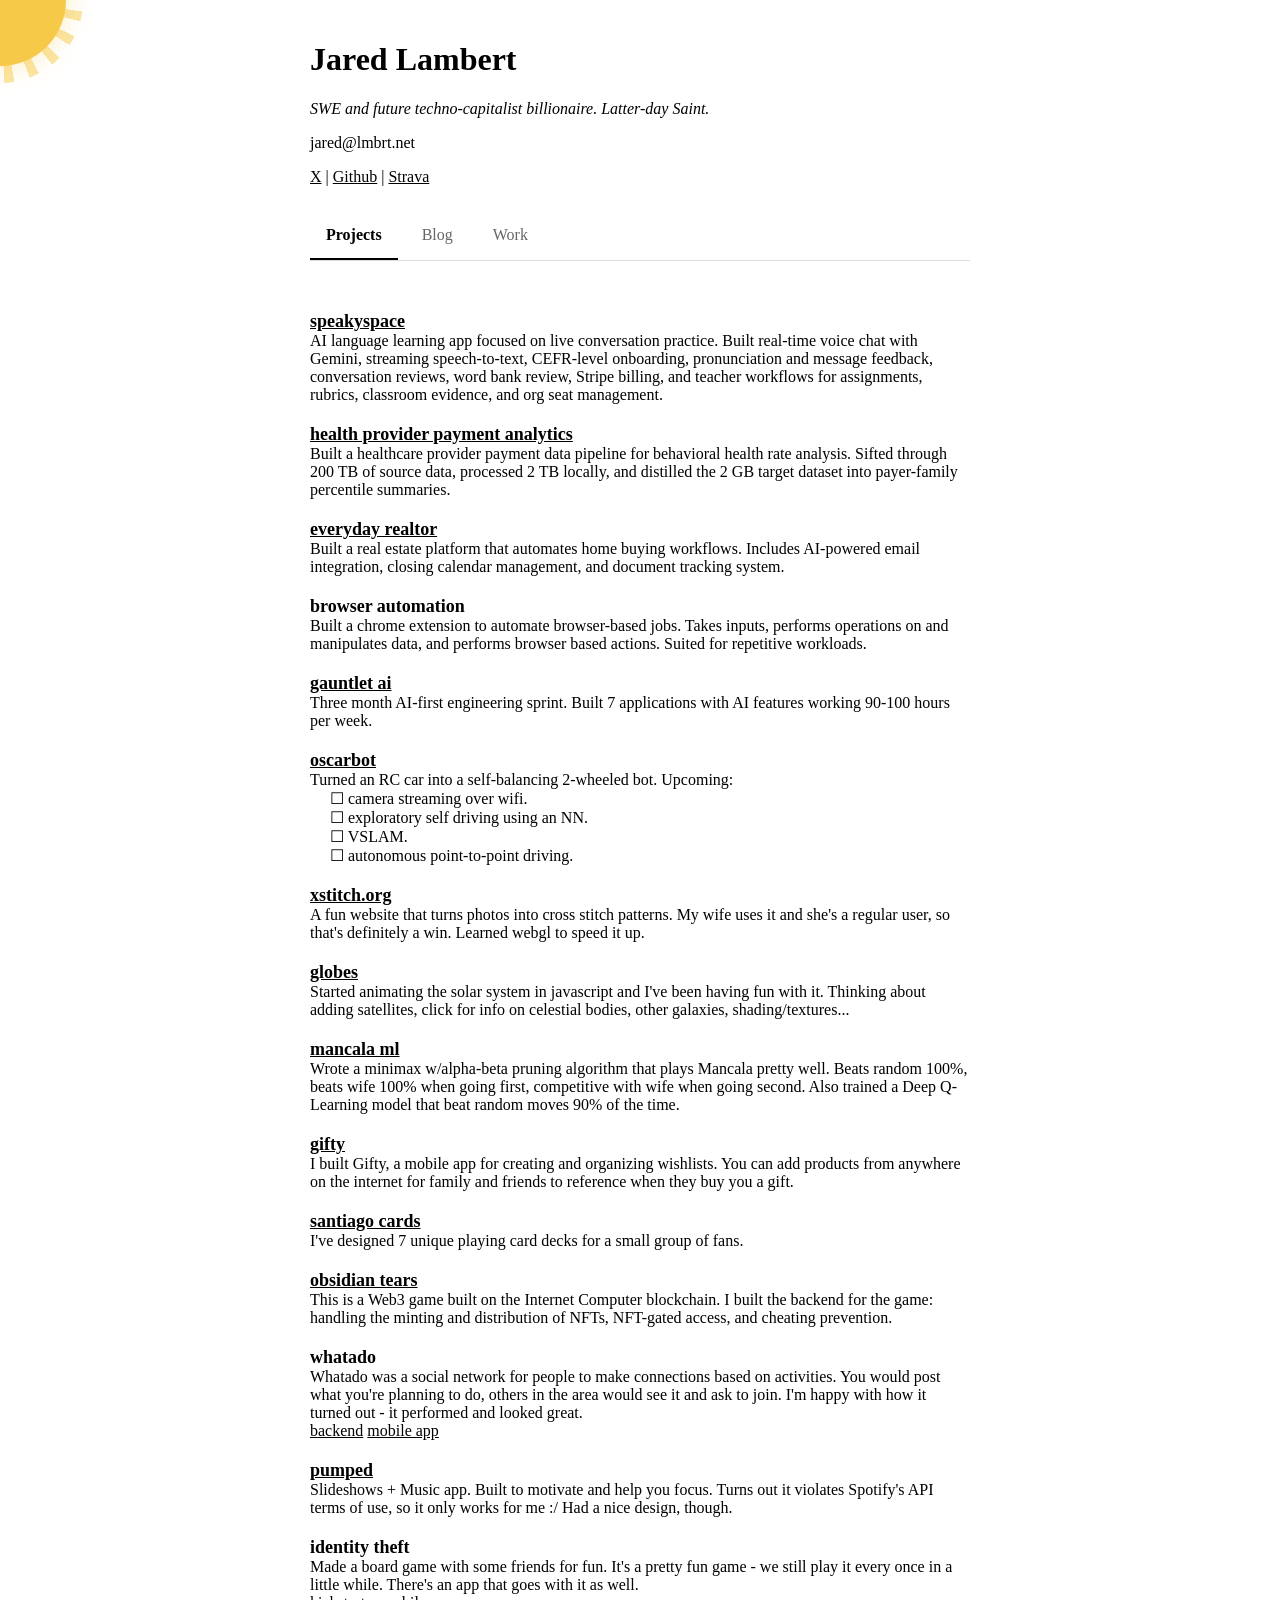
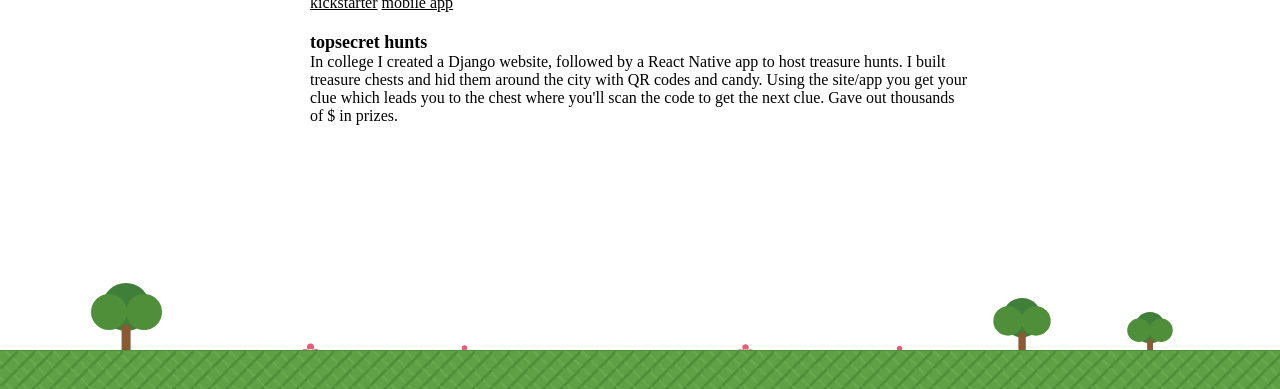
==== commit 8992a5fb: "idk" ====
--- a/index.html
+++ b/index.html
@@ -50,6 +50,14 @@
                     </div>
                     <div class="project">
                         <div class="project-title">
+                            <a href="health-data/">health provider payment analytics</a>
+                        </div>
+                        <div class="project-description">
+                        Built a healthcare provider payment data pipeline for behavioral health rate analysis. Sifted through 200 TB of source data, processed 2 TB locally, and distilled the 2 GB target dataset into payer-family percentile summaries.
+                        </div>
+                    </div>
+                    <div class="project">
+                        <div class="project-title">
                             <a href="https://everydayrealtor.com">everyday realtor</a>
                         </div>
                         <div class="project-description">
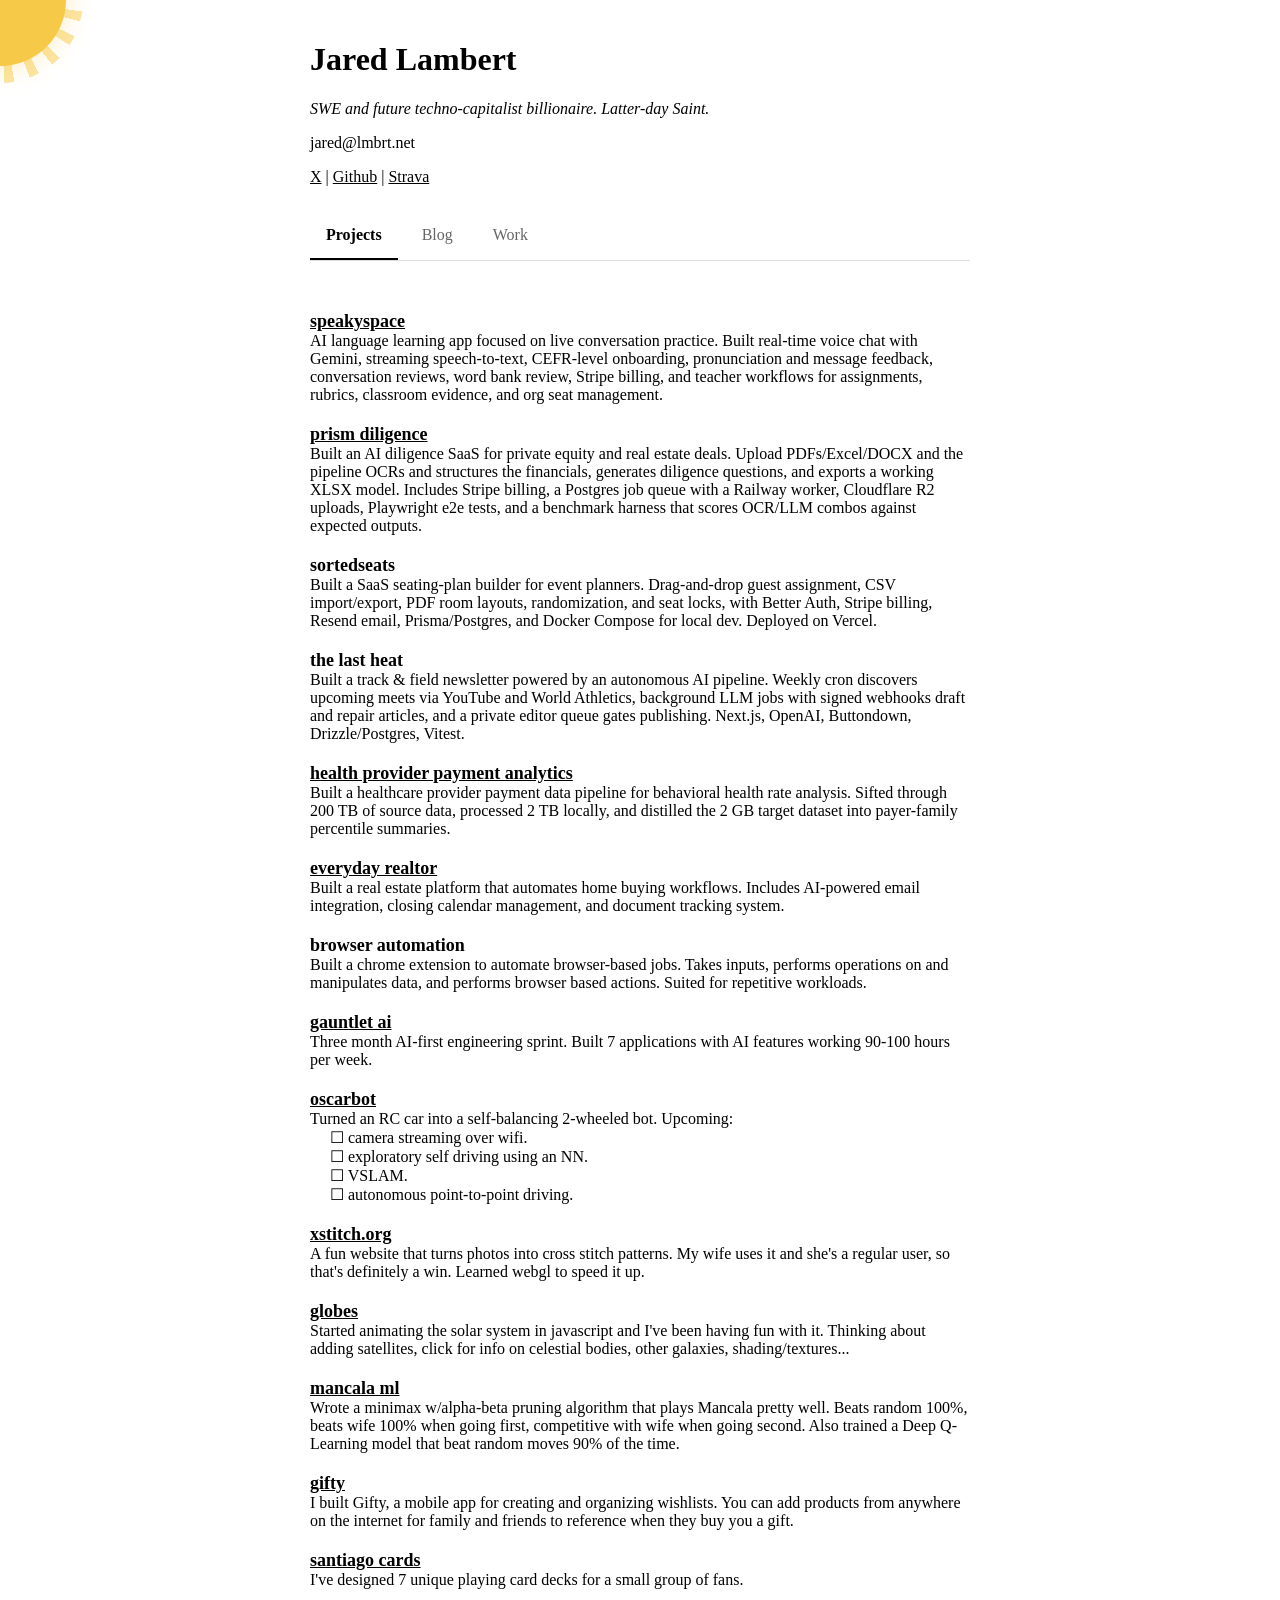
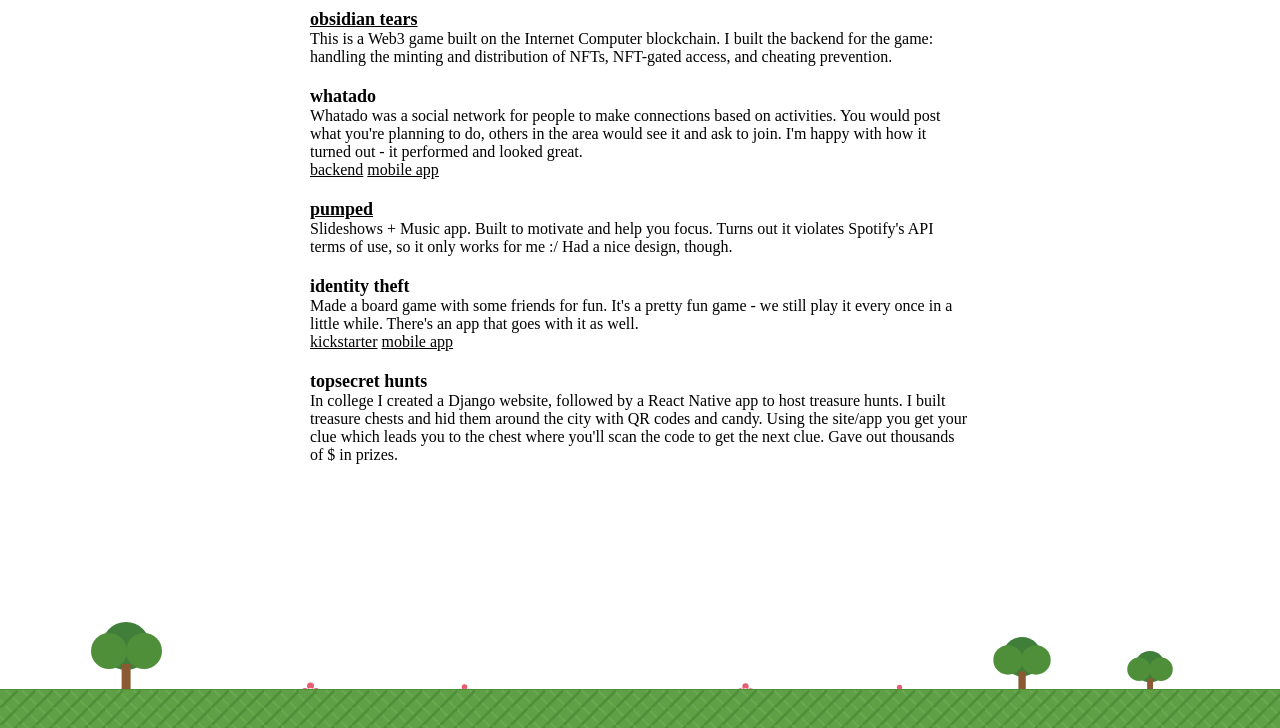
==== commit 5e05d112: "update projs" ====
--- a/index.html
+++ b/index.html
@@ -50,6 +50,30 @@
                     </div>
                     <div class="project">
                         <div class="project-title">
+                            <a href="https://www.prismdiligence.com">prism diligence</a>
+                        </div>
+                        <div class="project-description">
+                        Built an AI diligence SaaS for private equity and real estate deals. Upload PDFs/Excel/DOCX and the pipeline OCRs and structures the financials, generates diligence questions, and exports a working XLSX model. Includes Stripe billing, a Postgres job queue with a Railway worker, Cloudflare R2 uploads, Playwright e2e tests, and a benchmark harness that scores OCR/LLM combos against expected outputs.
+                        </div>
+                    </div>
+                    <div class="project">
+                        <div class="project-title">
+                            sortedseats
+                        </div>
+                        <div class="project-description">
+                        Built a SaaS seating-plan builder for event planners. Drag-and-drop guest assignment, CSV import/export, PDF room layouts, randomization, and seat locks, with Better Auth, Stripe billing, Resend email, Prisma/Postgres, and Docker Compose for local dev. Deployed on Vercel.
+                        </div>
+                    </div>
+                    <div class="project">
+                        <div class="project-title">
+                            the last heat
+                        </div>
+                        <div class="project-description">
+                        Built a track &amp; field newsletter powered by an autonomous AI pipeline. Weekly cron discovers upcoming meets via YouTube and World Athletics, background LLM jobs with signed webhooks draft and repair articles, and a private editor queue gates publishing. Next.js, OpenAI, Buttondown, Drizzle/Postgres, Vitest.
+                        </div>
+                    </div>
+                    <div class="project">
+                        <div class="project-title">
                             <a href="health-data/">health provider payment analytics</a>
                         </div>
                         <div class="project-description">
